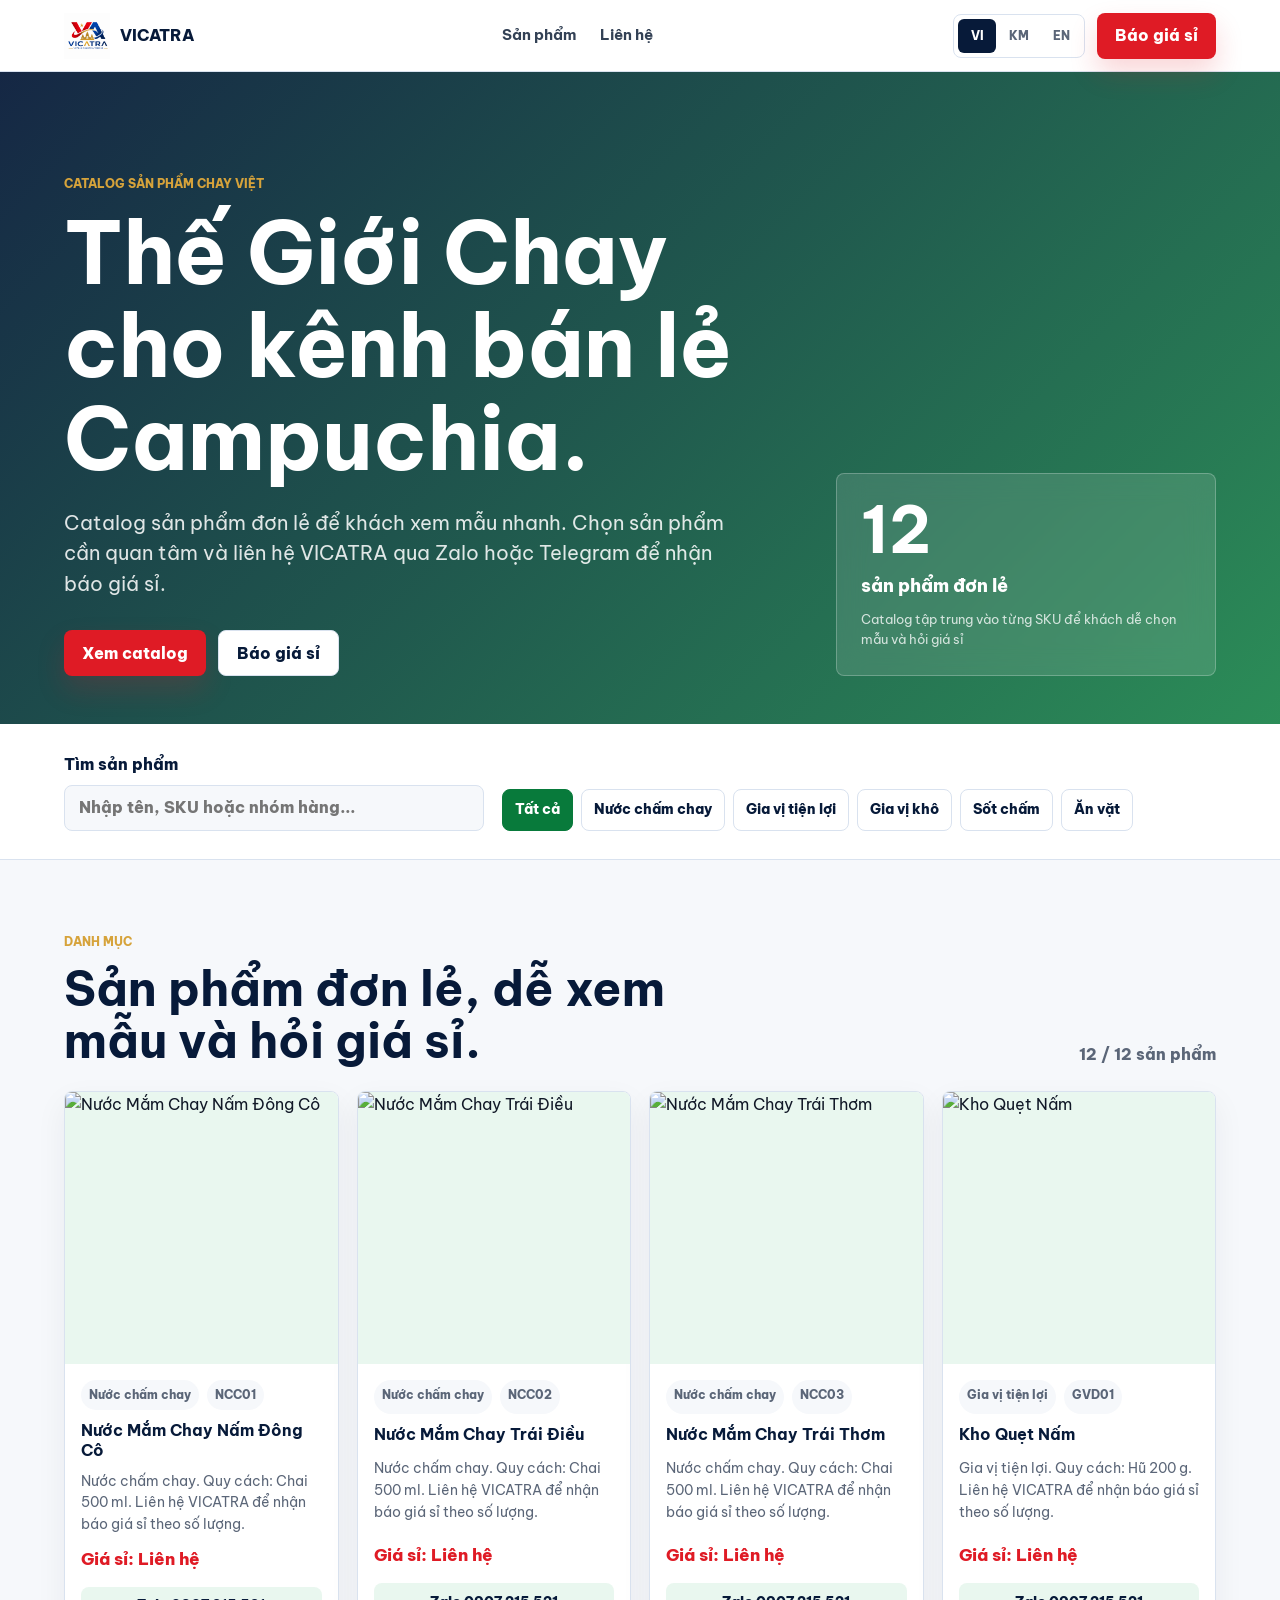
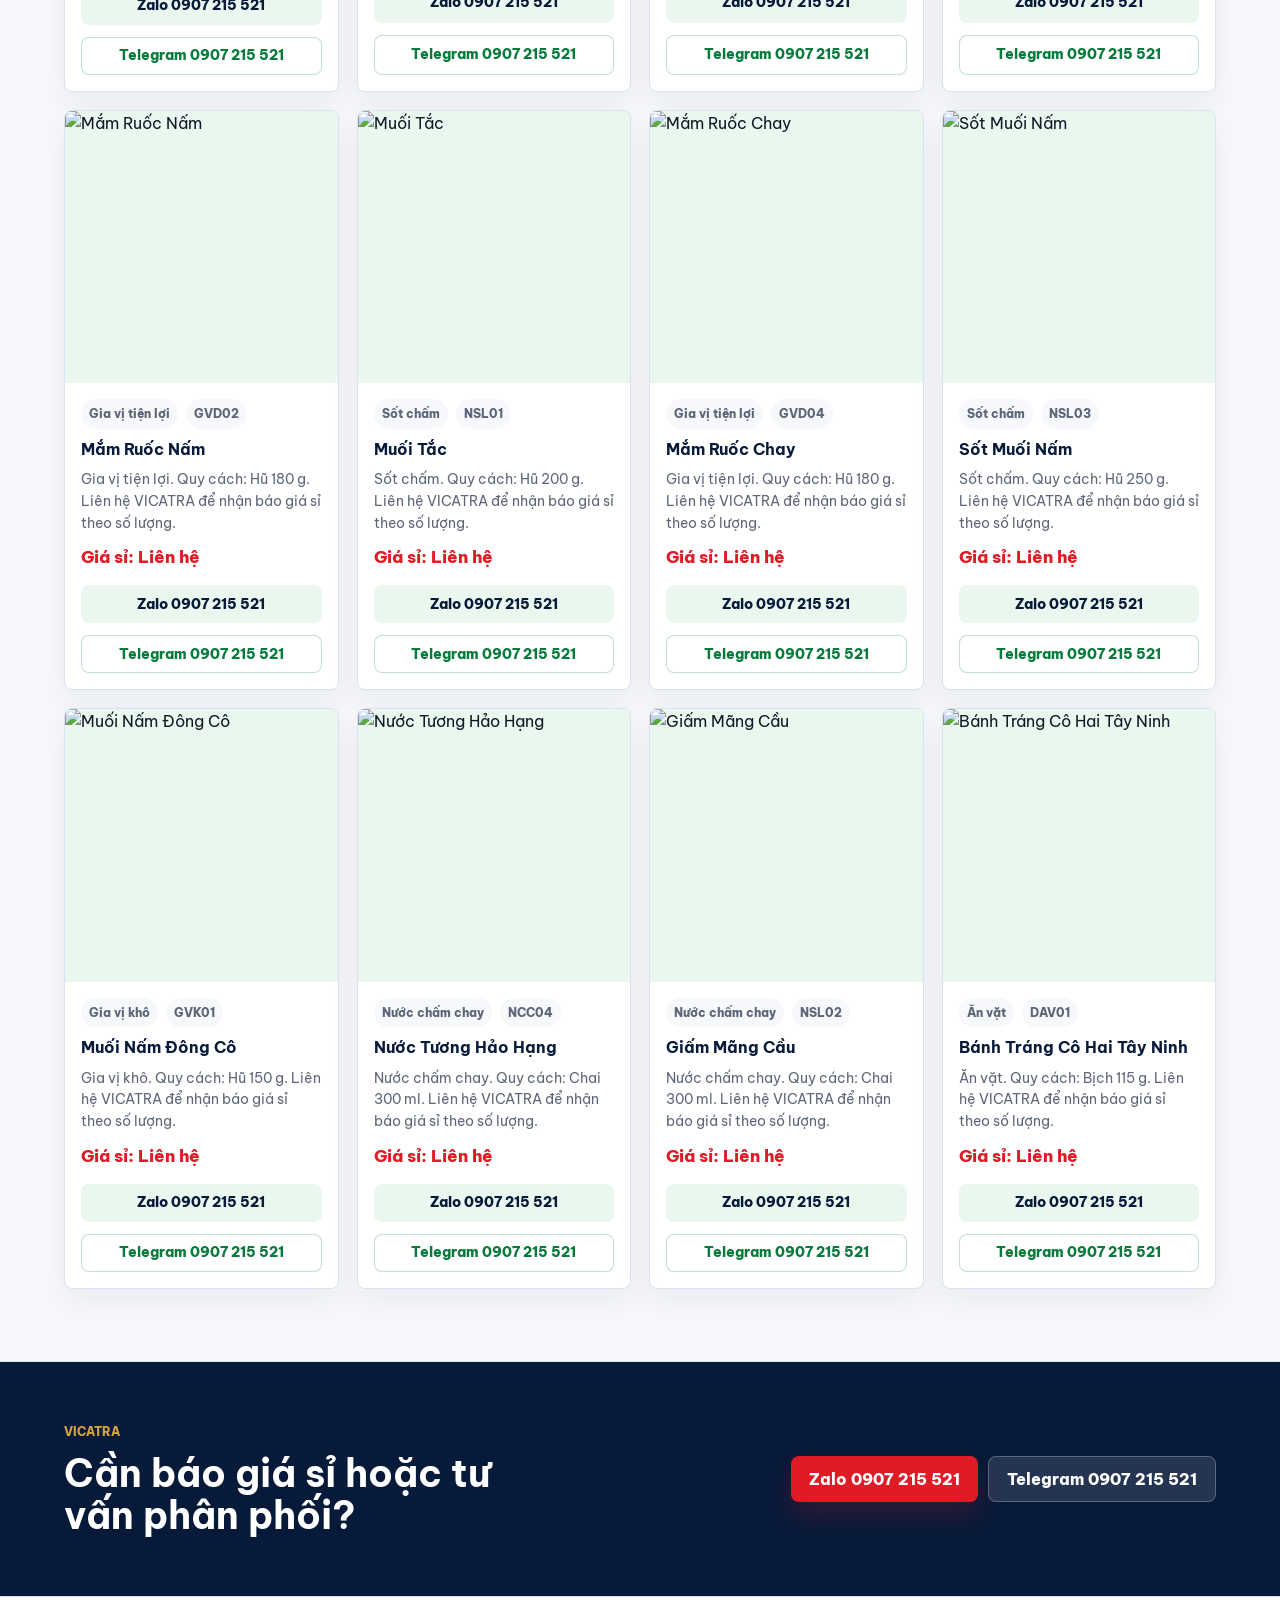
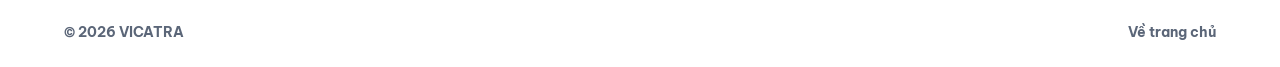
==== the-gioi-chay.html @ 982c5ec2 "Add The Gioi Chay catalog page" ====
<!doctype html>
<html lang="vi">
  <head>
    <meta charset="utf-8" />
    <meta name="viewport" content="width=device-width, initial-scale=1" />
    <title>Thế Giới Chay x VICATRA | Catalog sản phẩm chay Việt</title>
    <meta
      name="description"
      content="Catalog sản phẩm Thế Giới Chay được VICATRA tổng hợp từ hai trang sản phẩm công khai, phục vụ xúc tiến thương mại và kết nối kênh bán lẻ."
    />
    <meta name="robots" content="index, follow" />
    <meta property="og:type" content="website" />
    <meta property="og:url" content="https://vicatra.com/the-gioi-chay" />
    <meta property="og:site_name" content="VICATRA" />
    <meta property="og:title" content="Thế Giới Chay x VICATRA | Catalog sản phẩm chay Việt" />
    <meta
      property="og:description"
      content="Catalog sản phẩm đơn lẻ từ Thế Giới Chay, phục vụ khách xem mẫu và liên hệ VICATRA để báo giá sỉ."
    />
    <meta property="og:image" content="https://vicatra.com/assets/og-vicatra.jpg" />
    <link rel="icon" type="image/png" sizes="32x32" href="assets/favicon-32.png" />
    <link rel="apple-touch-icon" sizes="180x180" href="assets/apple-touch-icon.png" />
    <link rel="preconnect" href="https://fonts.googleapis.com" />
    <link rel="preconnect" href="https://fonts.gstatic.com" crossorigin />
    <link
      href="https://fonts.googleapis.com/css2?family=Be+Vietnam+Pro:wght@400;500;600;700;800&family=Noto+Sans+Khmer:wght@400;500;600;700;800&display=swap"
      rel="stylesheet"
    />
    <link rel="stylesheet" href="the-gioi-chay.css" />
    <script type="application/ld+json">
      {
        "@context": "https://schema.org",
        "@type": "CollectionPage",
        "name": "Thế Giới Chay x VICATRA",
        "url": "https://vicatra.com/the-gioi-chay",
        "description": "Catalog sản phẩm chay Việt do VICATRA tổng hợp để phục vụ xúc tiến thương mại."
      }
    </script>
  </head>
  <body>
    <header class="site-header">
      <a class="brand" href="/" aria-label="VICATRA">
        <img src="assets/logo-vicatra.png" alt="VICATRA" />
        <span>VICATRA</span>
      </a>
      <nav class="nav" aria-label="Điều hướng catalog">
        <a href="#products" data-i18n="navProducts">Sản phẩm</a>
        <a href="#contact" data-i18n="navContact">Liên hệ</a>
      </nav>
      <div class="header-actions">
        <div class="lang-switch" aria-label="Language switcher">
          <button class="active" type="button" data-lang="vi">VI</button>
          <button type="button" data-lang="km">KM</button>
          <button type="button" data-lang="en">EN</button>
        </div>
        <a class="button primary" href="https://zalo.me/0907215521" data-i18n="quoteCta">Báo giá sỉ</a>
      </div>
    </header>

    <main>
      <section class="hero">
        <div class="hero-copy">
          <p class="eyebrow" data-i18n="heroEyebrow">Catalog sản phẩm chay Việt</p>
          <h1 data-i18n="heroTitle">Thế Giới Chay cho kênh bán lẻ Campuchia.</h1>
          <p class="lead" data-i18n="heroLead">
            Catalog sản phẩm đơn lẻ để khách xem mẫu nhanh. Chọn sản phẩm cần quan tâm và liên hệ VICATRA
            qua Zalo hoặc Telegram để nhận báo giá sỉ.
          </p>
          <div class="hero-actions">
            <a class="button primary" href="#products" data-i18n="viewCatalog">Xem catalog</a>
            <a class="button secondary" href="https://zalo.me/0907215521" data-i18n="quoteCta">Báo giá sỉ</a>
          </div>
        </div>
        <div class="hero-panel">
          <strong id="productCount">12</strong>
          <span data-i18n="singleProducts">sản phẩm đơn lẻ</span>
          <small data-i18n="heroNote">Catalog tập trung vào từng SKU để khách dễ chọn mẫu và hỏi giá sỉ</small>
        </div>
      </section>

      <section class="toolbar" aria-label="Bộ lọc sản phẩm">
        <label class="search-box">
          <span data-i18n="searchLabel">Tìm sản phẩm</span>
          <input id="searchInput" type="search" placeholder="Nhập tên, SKU hoặc nhóm hàng..." />
        </label>
        <div class="filter-tabs" id="categoryTabs" aria-label="Nhóm sản phẩm"></div>
      </section>

      <section class="catalog" id="products" aria-live="polite">
        <div class="catalog-heading">
          <div>
            <p class="eyebrow" data-i18n="catalogEyebrow">Danh mục</p>
            <h2 data-i18n="catalogTitle">Sản phẩm đơn lẻ, dễ xem mẫu và hỏi giá sỉ.</h2>
          </div>
          <p id="resultCount"></p>
        </div>
        <div class="product-grid" id="productGrid"></div>
      </section>

      <section class="contact-band" id="contact">
        <div>
          <p class="eyebrow">VICATRA</p>
          <h2 data-i18n="contactTitle">Cần báo giá sỉ hoặc tư vấn phân phối?</h2>
        </div>
        <div class="contact-actions">
          <a class="button primary" href="https://zalo.me/0907215521" data-i18n="zaloQuote">Zalo 0907 215 521</a>
          <a class="button secondary dark" href="https://t.me/0907215521" data-i18n="telegramQuote">Telegram 0907 215 521</a>
        </div>
      </section>
    </main>

    <footer class="footer">
      <span>© 2026 VICATRA</span>
      <a href="/">Về trang chủ</a>
    </footer>

    <script src="the-gioi-chay.js"></script>
  </body>
</html>
---- the-gioi-chay.css ----
:root {
  --navy: #071a39;
  --blue: #0b4ea2;
  --red: #df1b25;
  --green: #087a3b;
  --mint: #e9f7ef;
  --gold: #d6a33b;
  --ink: #111827;
  --muted: #5b6678;
  --line: #d9e2ef;
  --paper: #f6f8fb;
  --white: #fff;
  --radius: 8px;
  --shadow: 0 18px 48px rgba(7, 26, 57, 0.12);
}

* {
  box-sizing: border-box;
}

html {
  scroll-behavior: smooth;
}

body {
  margin: 0;
  color: var(--ink);
  background: var(--paper);
  font-family: "Be Vietnam Pro", "Noto Sans Khmer", Arial, sans-serif;
  line-height: 1.55;
}

img {
  display: block;
  max-width: 100%;
}

a {
  color: inherit;
  text-decoration: none;
}

button,
input {
  font: inherit;
}

.site-header {
  position: sticky;
  top: 0;
  z-index: 10;
  display: flex;
  align-items: center;
  justify-content: space-between;
  gap: 24px;
  min-height: 72px;
  padding: 12px clamp(18px, 5vw, 72px);
  background: rgba(255, 255, 255, 0.94);
  border-bottom: 1px solid var(--line);
  backdrop-filter: blur(16px);
}

.brand {
  display: inline-flex;
  align-items: center;
  gap: 10px;
  min-width: 138px;
  color: var(--navy);
  font-weight: 800;
}

.brand img {
  width: 46px;
  height: 46px;
  object-fit: contain;
}

.nav {
  display: flex;
  align-items: center;
  gap: 24px;
  color: #334155;
  font-size: 0.92rem;
  font-weight: 700;
}

.nav a:hover {
  color: var(--red);
}

.header-actions {
  display: flex;
  align-items: center;
  gap: 12px;
}

.lang-switch {
  display: flex;
  gap: 4px;
  padding: 4px;
  border: 1px solid var(--line);
  border-radius: var(--radius);
  background: var(--white);
}

.lang-switch button {
  min-width: 38px;
  min-height: 34px;
  border: 0;
  border-radius: 6px;
  color: var(--muted);
  background: transparent;
  font-size: 0.78rem;
  font-weight: 800;
  cursor: pointer;
}

.lang-switch button.active {
  color: var(--white);
  background: var(--navy);
}

.button {
  display: inline-flex;
  min-height: 46px;
  align-items: center;
  justify-content: center;
  border: 0;
  border-radius: var(--radius);
  padding: 0 18px;
  font-weight: 800;
  text-align: center;
  transition:
    transform 180ms ease,
    box-shadow 180ms ease,
    background 180ms ease;
}

.button:hover {
  transform: translateY(-2px);
}

.primary {
  color: var(--white);
  background: var(--red);
  box-shadow: 0 14px 28px rgba(223, 27, 37, 0.18);
}

.secondary {
  color: var(--navy);
  background: var(--white);
  border: 1px solid var(--line);
}

.hero {
  display: grid;
  grid-template-columns: minmax(0, 1fr) minmax(260px, 380px);
  gap: clamp(28px, 5vw, 64px);
  align-items: end;
  padding: clamp(56px, 8vw, 108px) clamp(18px, 5vw, 72px) 48px;
  color: var(--white);
  background:
    linear-gradient(135deg, rgba(7, 26, 57, 0.94), rgba(8, 122, 59, 0.85)),
    url("https://d24rsy7fvs79n4.cloudfront.net/thegioichay.com.vn/20260512082759_6103_1778549279.2921.webp")
      center/cover;
}

.hero-copy {
  max-width: 760px;
}

.eyebrow {
  margin: 0 0 12px;
  color: var(--gold);
  font-size: 0.78rem;
  font-weight: 800;
  letter-spacing: 0;
  text-transform: uppercase;
}

.hero h1,
.catalog h2,
.contact-band h2 {
  margin: 0;
  color: inherit;
  line-height: 1.08;
  letter-spacing: 0;
}

.hero h1 {
  max-width: 820px;
  font-size: clamp(2.6rem, 7vw, 5.4rem);
}

.lead {
  max-width: 660px;
  margin: 22px 0 0;
  color: rgba(255, 255, 255, 0.86);
  font-size: clamp(1rem, 2vw, 1.24rem);
}

.hero-actions {
  display: flex;
  flex-wrap: wrap;
  gap: 12px;
  margin-top: 30px;
}

.hero-panel {
  display: grid;
  gap: 10px;
  padding: 24px;
  border: 1px solid rgba(255, 255, 255, 0.24);
  border-radius: var(--radius);
  background: rgba(255, 255, 255, 0.12);
  backdrop-filter: blur(14px);
}

.hero-panel strong {
  font-size: 4rem;
  line-height: 1;
}

.hero-panel span {
  font-size: 1.1rem;
  font-weight: 800;
}

.hero-panel small {
  color: rgba(255, 255, 255, 0.78);
}

.toolbar {
  display: grid;
  grid-template-columns: minmax(240px, 420px) 1fr;
  gap: 18px;
  align-items: end;
  padding: 28px clamp(18px, 5vw, 72px);
  background: var(--white);
  border-bottom: 1px solid var(--line);
}

.search-box {
  display: grid;
  gap: 8px;
  color: var(--navy);
  font-weight: 800;
}

.search-box input {
  min-height: 46px;
  width: 100%;
  border: 1px solid var(--line);
  border-radius: var(--radius);
  padding: 0 14px;
  color: var(--ink);
  background: var(--paper);
  outline: none;
}

.search-box input:focus {
  border-color: var(--blue);
  box-shadow: 0 0 0 4px rgba(11, 78, 162, 0.1);
}

.filter-tabs {
  display: flex;
  flex-wrap: wrap;
  gap: 8px;
}

.filter-tabs button {
  min-height: 42px;
  border: 1px solid var(--line);
  border-radius: var(--radius);
  padding: 0 12px;
  color: var(--navy);
  background: var(--white);
  font-size: 0.88rem;
  font-weight: 800;
  cursor: pointer;
}

.filter-tabs button.active {
  color: var(--white);
  border-color: var(--green);
  background: var(--green);
}

.catalog {
  padding: clamp(44px, 6vw, 72px) clamp(18px, 5vw, 72px);
}

.catalog-heading {
  display: flex;
  justify-content: space-between;
  gap: 24px;
  align-items: end;
  margin-bottom: 24px;
}

.catalog-heading h2 {
  max-width: 680px;
  color: var(--navy);
  font-size: clamp(1.8rem, 4vw, 3rem);
}

#resultCount {
  margin: 0;
  color: var(--muted);
  font-weight: 800;
}

.product-grid {
  display: grid;
  grid-template-columns: repeat(4, minmax(0, 1fr));
  gap: 18px;
}

.product-card {
  display: grid;
  grid-template-rows: auto 1fr;
  overflow: hidden;
  min-height: 100%;
  border: 1px solid var(--line);
  border-radius: var(--radius);
  background: var(--white);
  box-shadow: 0 12px 32px rgba(7, 26, 57, 0.06);
}

.product-media {
  position: relative;
  aspect-ratio: 1 / 1;
  background: var(--mint);
}

.product-media img {
  width: 100%;
  height: 100%;
  object-fit: cover;
}

.product-body {
  display: grid;
  gap: 10px;
  padding: 16px;
}

.product-meta {
  display: flex;
  flex-wrap: wrap;
  gap: 8px;
  color: var(--muted);
  font-size: 0.78rem;
  font-weight: 800;
}

.product-meta span {
  border-radius: 999px;
  padding: 5px 8px;
  background: var(--paper);
}

.product-body h3 {
  margin: 0;
  color: var(--navy);
  font-size: 1rem;
  line-height: 1.28;
}

.product-desc {
  margin: 0;
  min-height: 4.6em;
  color: var(--muted);
  font-size: 0.88rem;
}

.price-row {
  display: flex;
  align-items: baseline;
  flex-wrap: wrap;
  gap: 8px;
  margin-top: auto;
}

.price {
  color: var(--red);
  font-size: 1.08rem;
  font-weight: 800;
}

.source-link {
  display: inline-flex;
  min-height: 38px;
  align-items: center;
  justify-content: center;
  margin-top: 4px;
  border-radius: var(--radius);
  color: var(--navy);
  background: var(--mint);
  font-size: 0.88rem;
  font-weight: 800;
  line-height: 1.2;
  padding: 0 10px;
}

.product-actions {
  display: grid;
  gap: 8px;
}

.secondary-link {
  color: var(--green);
  background: var(--white);
  border: 1px solid rgba(8, 122, 59, 0.24);
}

.source-link:hover {
  color: var(--white);
  background: var(--green);
}

.contact-band {
  display: grid;
  grid-template-columns: minmax(0, 0.8fr) minmax(0, 1.2fr);
  gap: 28px;
  align-items: center;
  padding: clamp(36px, 5vw, 60px) clamp(18px, 5vw, 72px);
  background: var(--white);
  border-top: 1px solid var(--line);
}

.contact-band h2 {
  color: var(--navy);
  font-size: clamp(1.6rem, 3vw, 2.4rem);
}

.contact-band {
  color: var(--white);
  background: var(--navy);
}

.contact-band h2 {
  color: var(--white);
}

.contact-actions {
  display: flex;
  flex-wrap: wrap;
  gap: 10px;
  justify-self: end;
}

.dark {
  color: var(--white);
  background: rgba(255, 255, 255, 0.12);
  border: 1px solid rgba(255, 255, 255, 0.24);
}

.footer {
  display: flex;
  justify-content: space-between;
  gap: 16px;
  padding: 24px clamp(18px, 5vw, 72px);
  color: var(--muted);
  background: var(--white);
  border-top: 1px solid var(--line);
  font-size: 0.9rem;
  font-weight: 700;
}

.empty {
  grid-column: 1 / -1;
  padding: 36px;
  border: 1px dashed var(--line);
  border-radius: var(--radius);
  color: var(--muted);
  background: var(--white);
  text-align: center;
  font-weight: 800;
}

@media (max-width: 1100px) {
  .product-grid {
    grid-template-columns: repeat(3, minmax(0, 1fr));
  }
}

@media (max-width: 860px) {
  .site-header,
  .nav {
    gap: 14px;
  }

  .nav {
    display: none;
  }

  .hero,
  .toolbar,
  .contact-band {
    grid-template-columns: 1fr;
  }

  .product-grid {
    grid-template-columns: repeat(2, minmax(0, 1fr));
  }

  .catalog-heading {
    display: grid;
  }

  .contact-actions {
    justify-self: start;
  }
}

@media (max-width: 560px) {
  .site-header {
    padding-inline: 14px;
  }

  .header-actions {
    gap: 8px;
  }

  .lang-switch {
    padding: 3px;
  }

  .lang-switch button {
    min-width: 32px;
    min-height: 32px;
  }

  .brand {
    min-width: 0;
  }

  .brand span {
    display: none;
  }

  .site-header .button {
    min-height: 40px;
    padding-inline: 12px;
    font-size: 0.84rem;
  }

  .hero h1 {
    font-size: 2.5rem;
  }

  .product-grid {
    grid-template-columns: 1fr;
  }
}
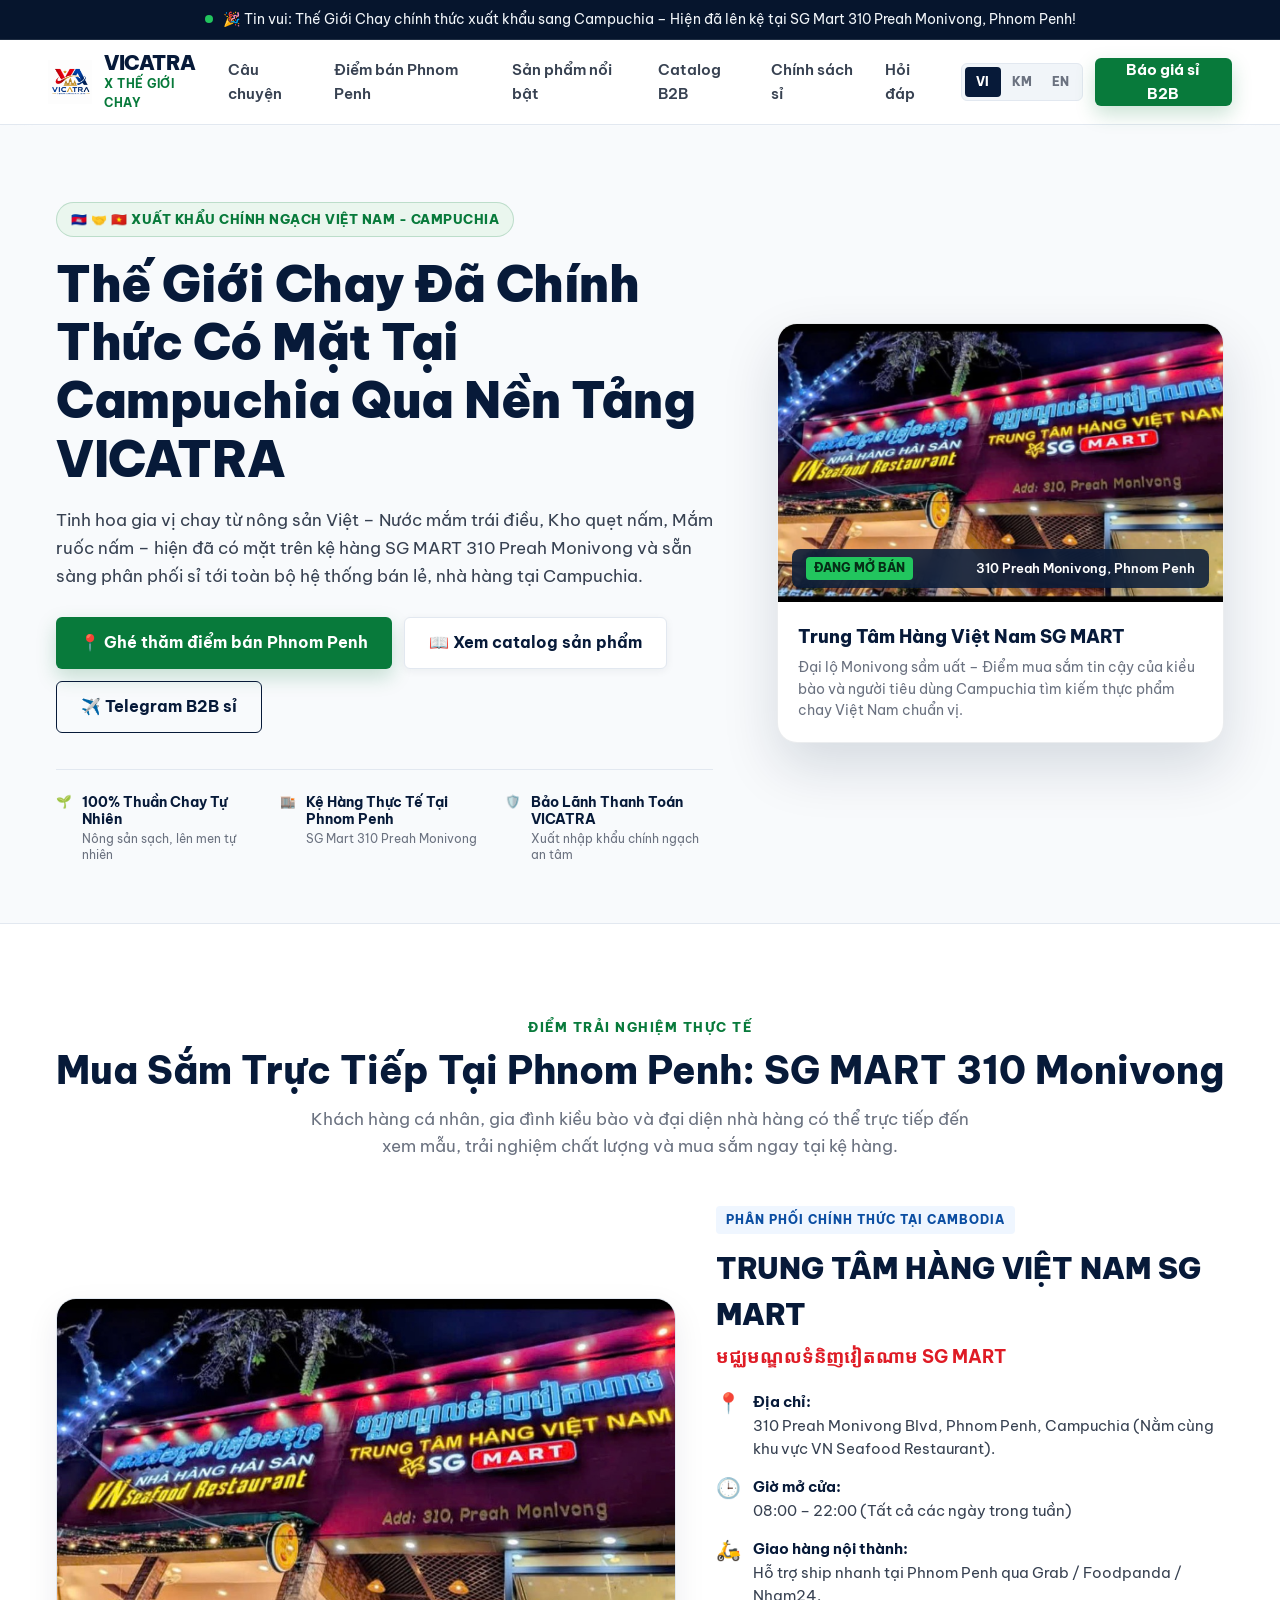
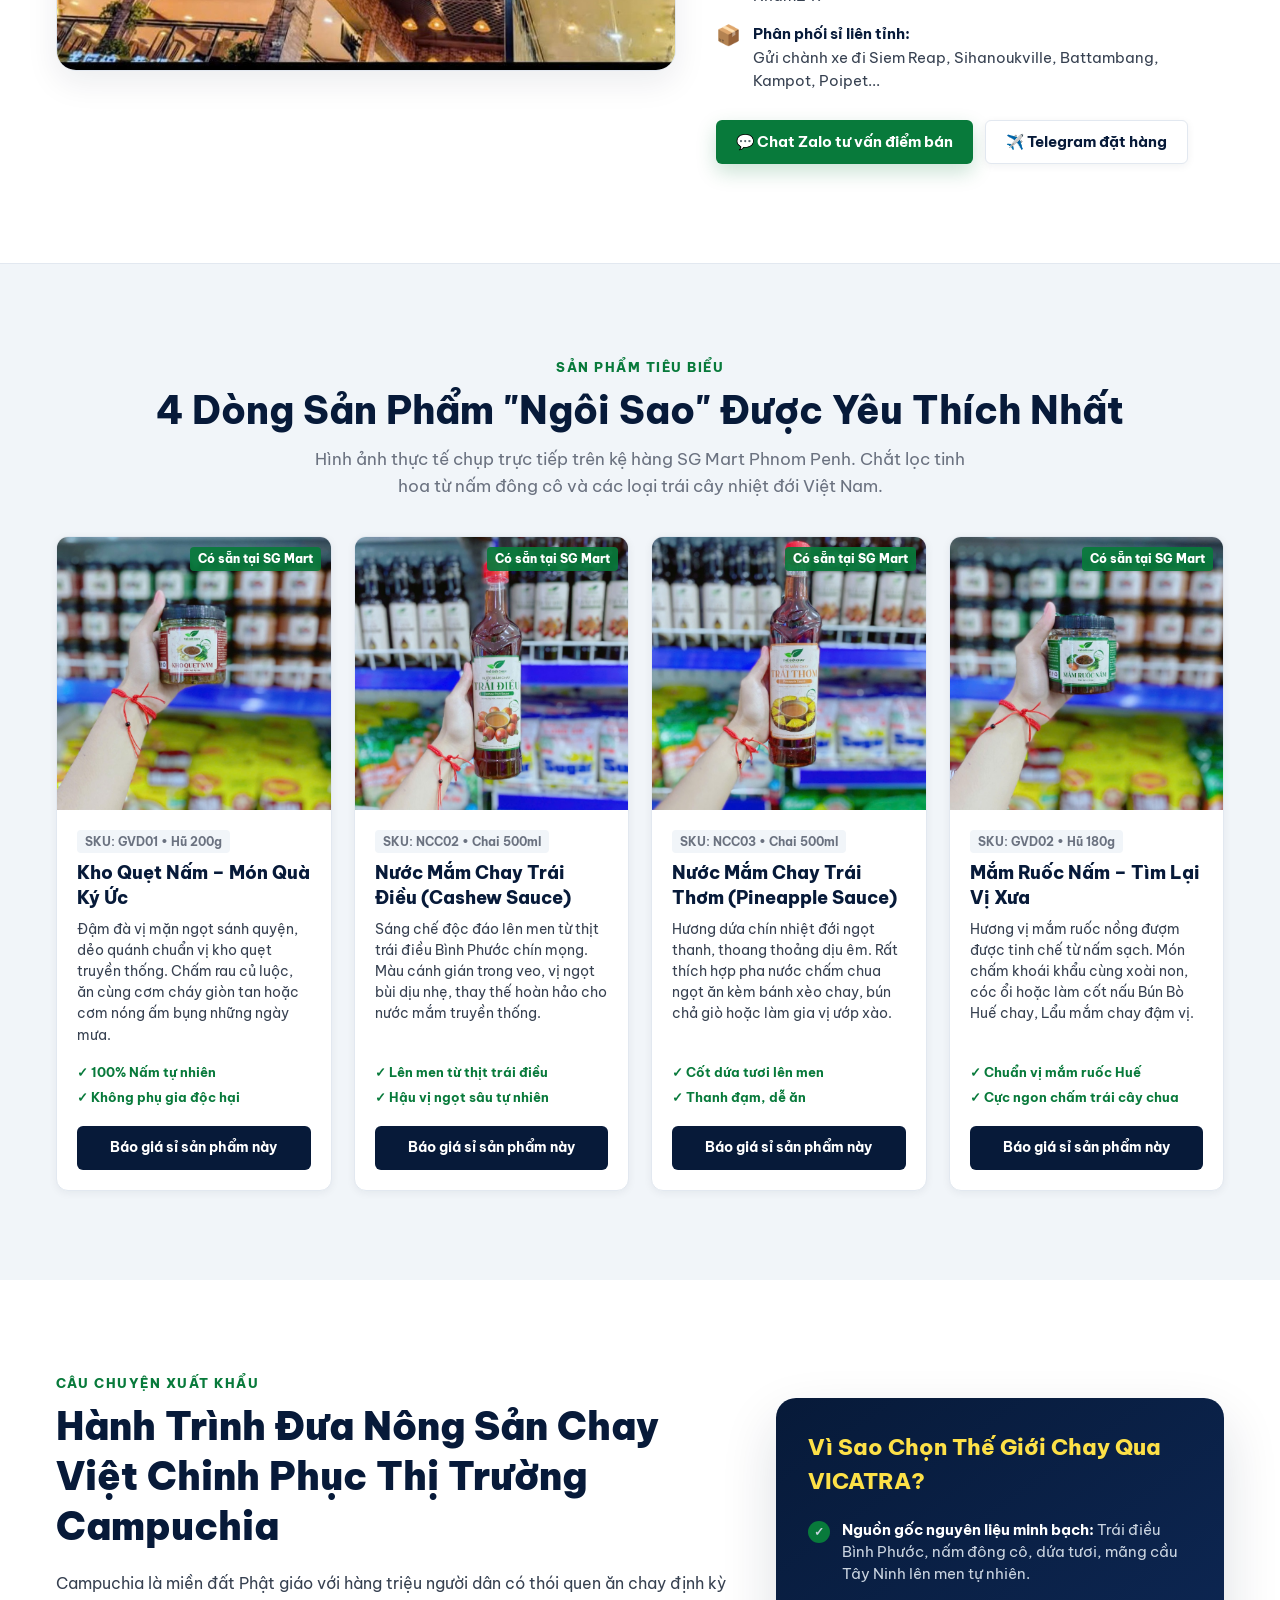
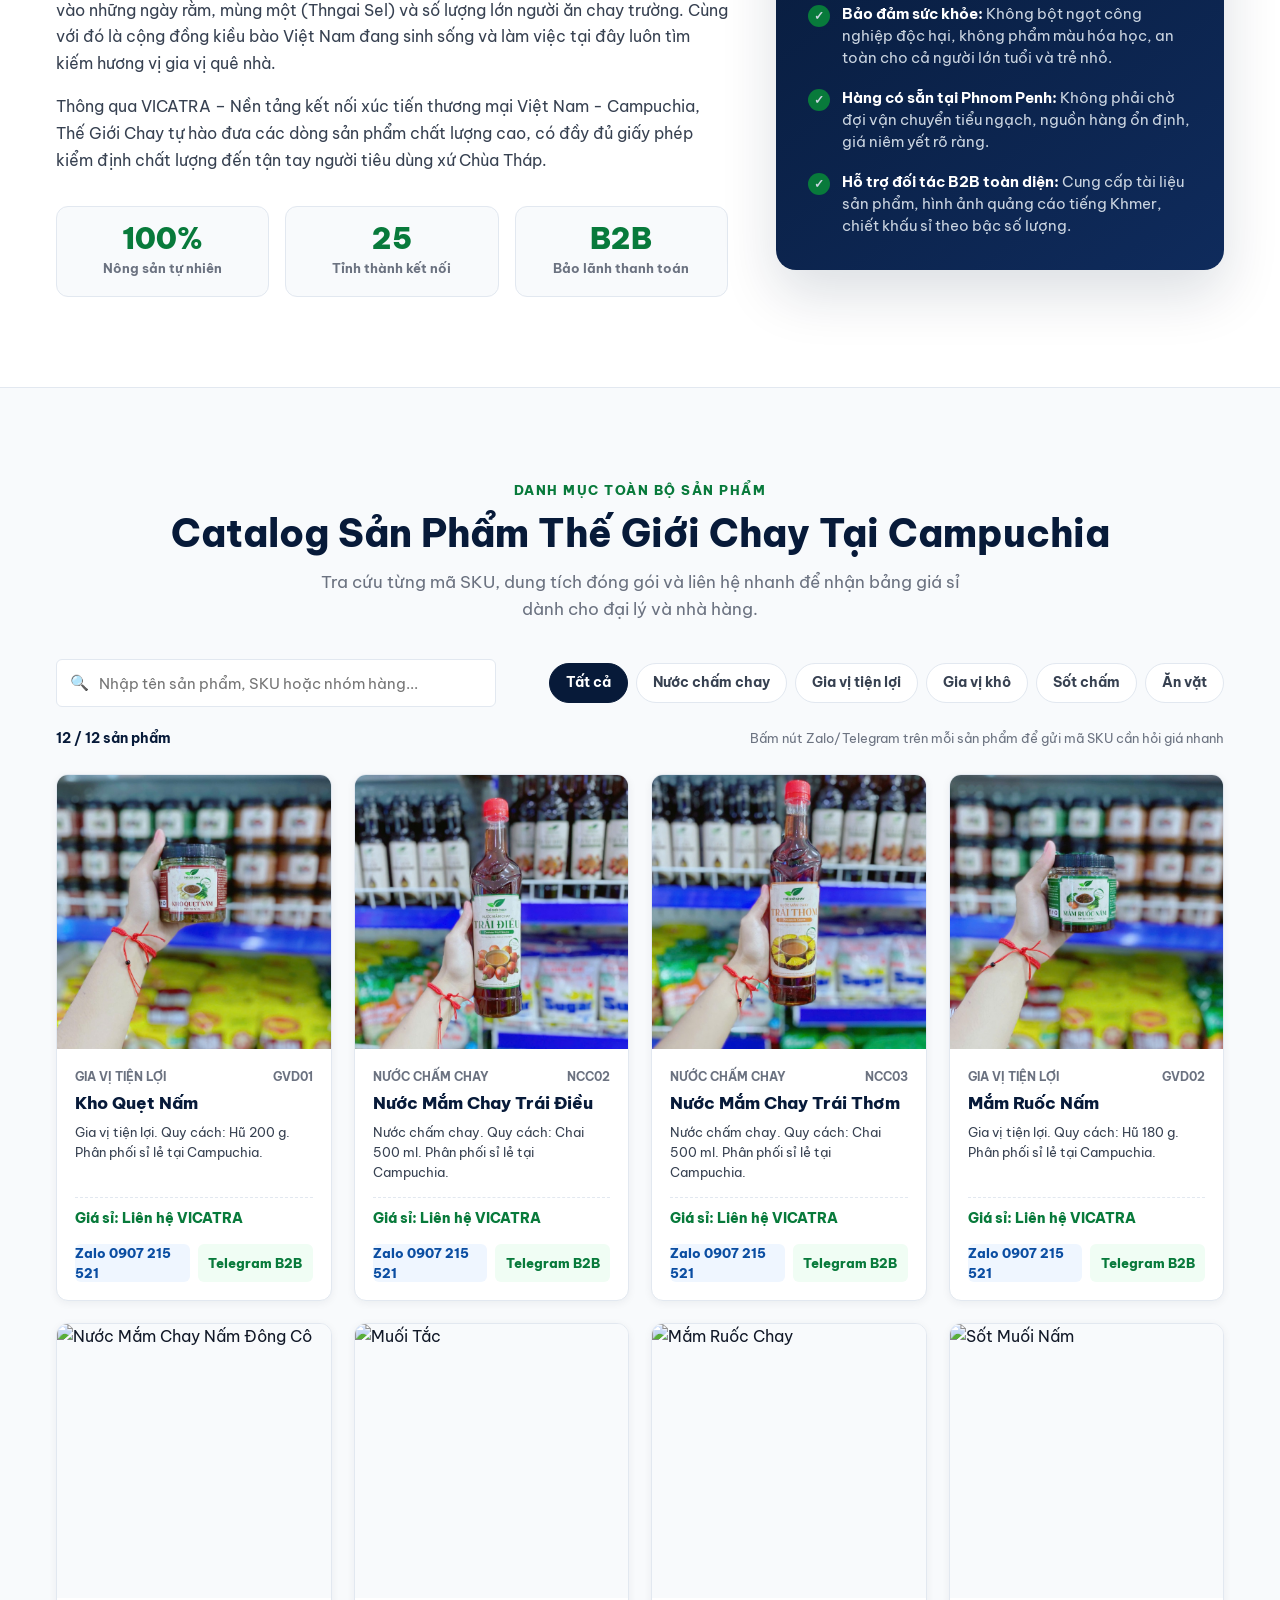
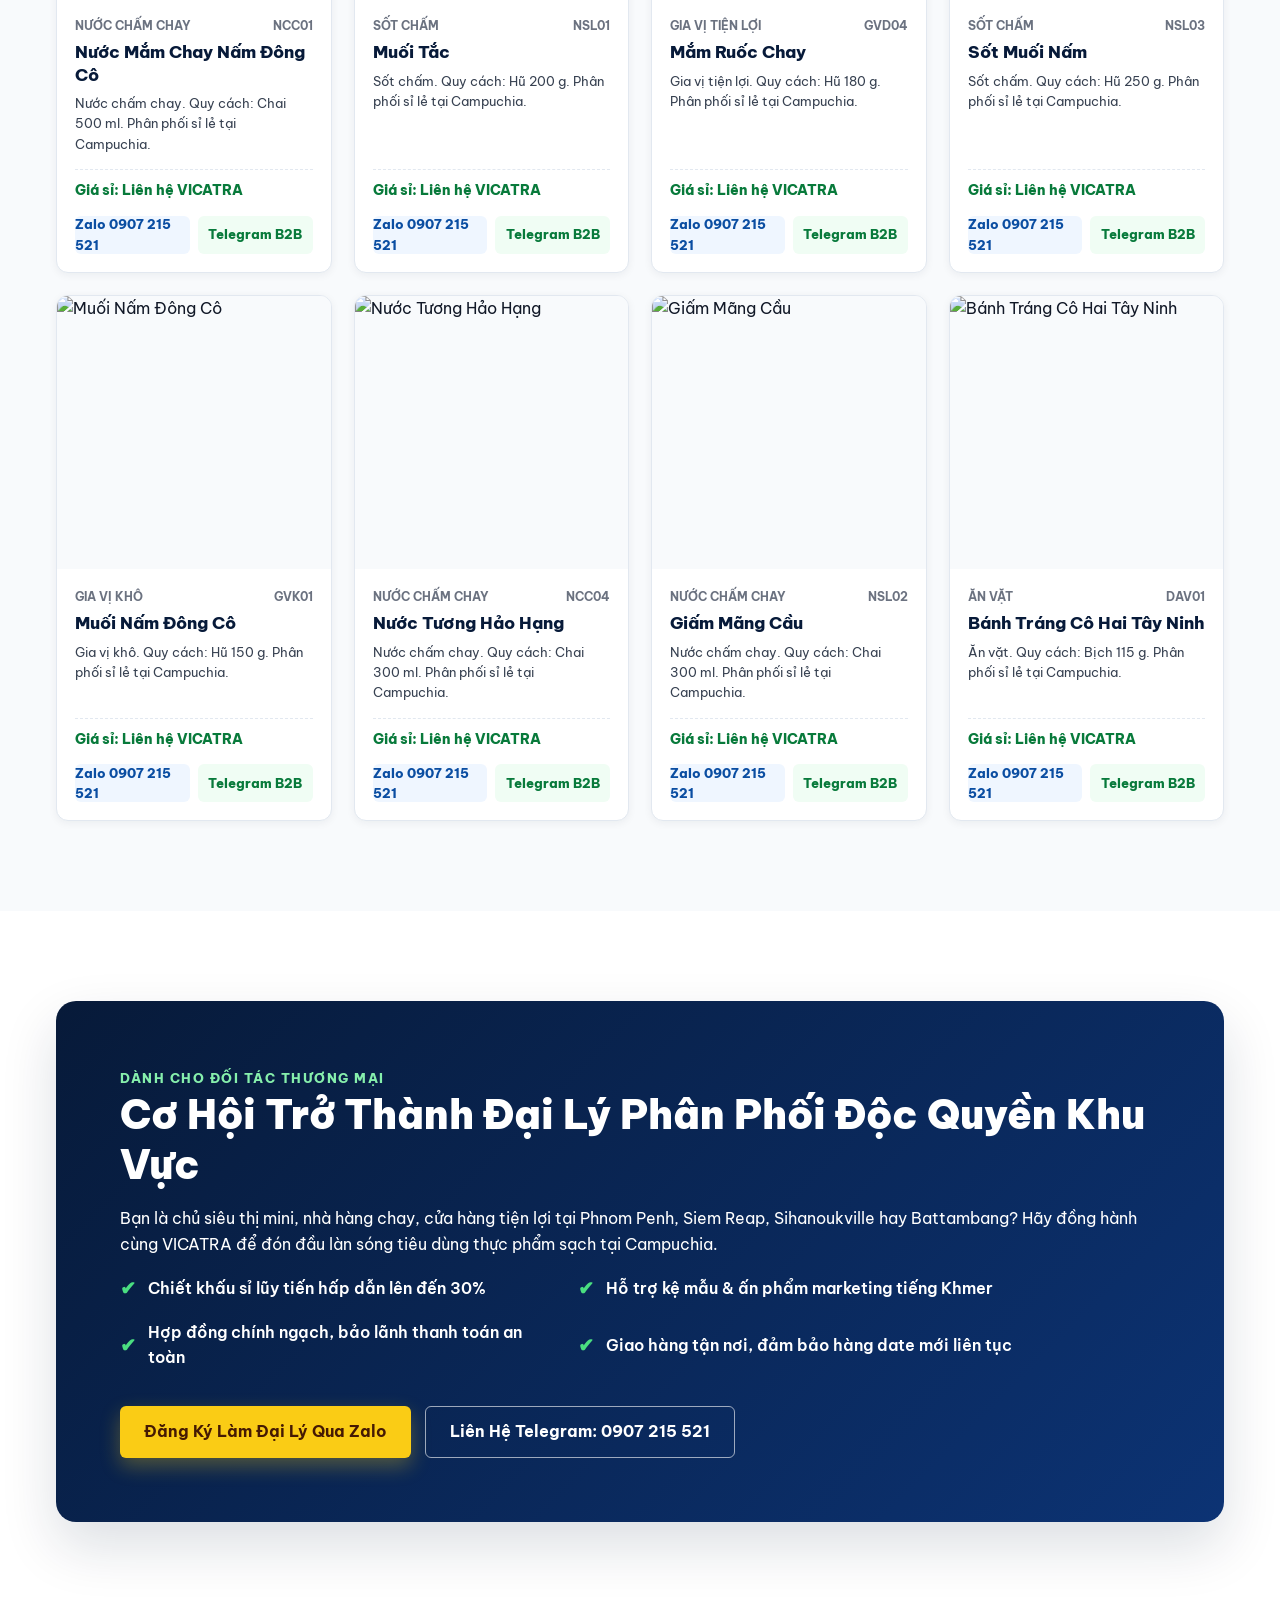
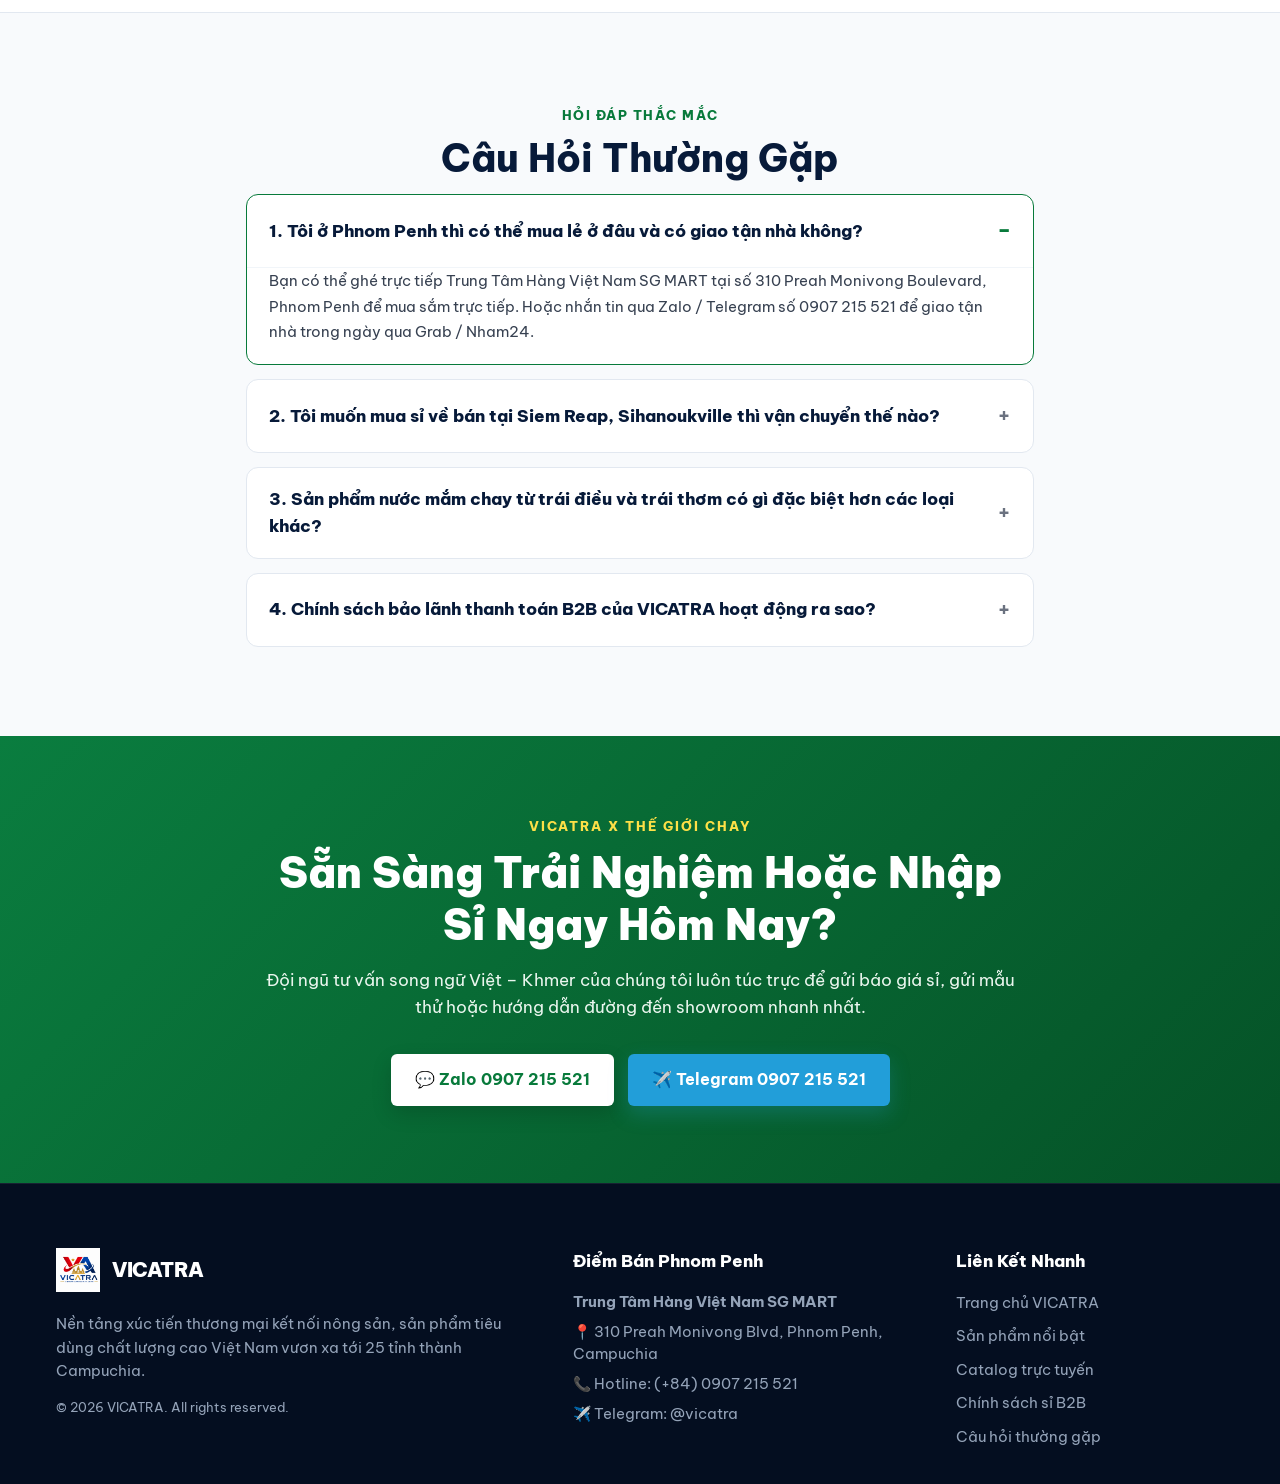
==== commit 971cb99f: "feat(the-gioi-chay): revamp landing page with SG Mart 310 Monivong Phnom Penh store and SEO keywords" ====
--- a/the-gioi-chay.html
+++ b/the-gioi-chay.html
@@ -3,49 +3,130 @@
   <head>
     <meta charset="utf-8" />
     <meta name="viewport" content="width=device-width, initial-scale=1" />
-    <title>Thế Giới Chay x VICATRA | Catalog sản phẩm chay Việt</title>
+    <title>Thế Giới Chay Xuất Khẩu Sang Campuchia Qua VICATRA | Điểm Bán SG Mart 310 Monivong</title>
     <meta
       name="description"
-      content="Catalog sản phẩm Thế Giới Chay được VICATRA tổng hợp từ hai trang sản phẩm công khai, phục vụ xúc tiến thương mại và kết nối kênh bán lẻ."
+      content="Thế Giới Chay chính thức xuất khẩu sang Campuchia thông qua nền tảng VICATRA. Trải nghiệm kho quẹt nấm, nước mắm chay trái điều, mắm ruốc nấm tại SG Mart 310 Preah Monivong, Phnom Penh. Báo giá sỉ B2B toàn Campuchia."
     />
-    <meta name="robots" content="index, follow" />
+    <meta
+      name="keywords"
+      content="Thế Giới Chay xuất khẩu Campuchia, Thế Giới Chay Cambodia, VICATRA, SG Mart 310 Monivong, đồ chay Việt Nam tại Campuchia, kho quẹt nấm, nước mắm chay trái điều, mắm ruốc nấm, អាហារបួស ភ្នំពេញ, vegan phnom penh, vegetarian food cambodia"
+    />
+    <meta name="robots" content="index, follow, max-image-preview:large, max-snippet:-1, max-video-preview:-1" />
+    <link rel="canonical" href="https://vicatra.com/the-gioi-chay" />
+
+    <!-- Open Graph / Facebook -->
     <meta property="og:type" content="website" />
     <meta property="og:url" content="https://vicatra.com/the-gioi-chay" />
-    <meta property="og:site_name" content="VICATRA" />
-    <meta property="og:title" content="Thế Giới Chay x VICATRA | Catalog sản phẩm chay Việt" />
+    <meta property="og:site_name" content="VICATRA - Vietnam Cambodia Trade Platform" />
+    <meta property="og:title" content="Thế Giới Chay Đã Có Mặt Tại Campuchia Qua VICATRA | SG Mart 310 Monivong" />
     <meta
       property="og:description"
-      content="Catalog sản phẩm đơn lẻ từ Thế Giới Chay, phục vụ khách xem mẫu và liên hệ VICATRA để báo giá sỉ."
+      content="Gia vị chay thuần khiết từ nông sản Việt đã cập bến Phnom Penh. Điểm bán lẻ & trải nghiệm tại SG Mart 310 Preah Monivong. Báo giá sỉ nhà hàng & đại lý toàn Campuchia."
     />
-    <meta property="og:image" content="https://vicatra.com/assets/og-vicatra.jpg" />
+    <meta property="og:image" content="https://vicatra.com/assets/the-gioi-chay/sg-mart-310-monivong.jpg" />
+    <meta property="og:locale" content="vi_VN" />
+    <meta property="og:locale:alternate" content="km_KH" />
+    <meta property="og:locale:alternate" content="en_US" />
+
+    <!-- Favicon & Fonts -->
     <link rel="icon" type="image/png" sizes="32x32" href="assets/favicon-32.png" />
     <link rel="apple-touch-icon" sizes="180x180" href="assets/apple-touch-icon.png" />
     <link rel="preconnect" href="https://fonts.googleapis.com" />
     <link rel="preconnect" href="https://fonts.gstatic.com" crossorigin />
     <link
-      href="https://fonts.googleapis.com/css2?family=Be+Vietnam+Pro:wght@400;500;600;700;800&family=Noto+Sans+Khmer:wght@400;500;600;700;800&display=swap"
+      href="https://fonts.googleapis.com/css2?family=Be+Vietnam+Pro:wght@400;500;600;700;800;900&family=Noto+Sans+Khmer:wght@400;500;600;700;800;900&display=swap"
       rel="stylesheet"
     />
     <link rel="stylesheet" href="the-gioi-chay.css" />
+
+    <!-- JSON-LD Structured Data for Local SEO & Rich Snippets -->
     <script type="application/ld+json">
       {
         "@context": "https://schema.org",
-        "@type": "CollectionPage",
-        "name": "Thế Giới Chay x VICATRA",
-        "url": "https://vicatra.com/the-gioi-chay",
-        "description": "Catalog sản phẩm chay Việt do VICATRA tổng hợp để phục vụ xúc tiến thương mại."
+        "@graph": [
+          {
+            "@type": "WebSite",
+            "@id": "https://vicatra.com/#website",
+            "url": "https://vicatra.com/",
+            "name": "VICATRA Trade Platform"
+          },
+          {
+            "@type": "Store",
+            "@id": "https://vicatra.com/the-gioi-chay#sg-mart",
+            "name": "Trung Tâm Hàng Việt Nam SG MART (មជ្ឈមណ្ឌលទំនិញវៀតណាម SG MART)",
+            "description": "Điểm trưng bày và phân phối chính thức các sản phẩm Thế Giới Chay xuất khẩu tại thủ đô Phnom Penh, Campuchia.",
+            "image": "https://vicatra.com/assets/the-gioi-chay/sg-mart-310-monivong.jpg",
+            "address": {
+              "@type": "PostalAddress",
+              "streetAddress": "310 Preah Monivong Blvd",
+              "addressLocality": "Phnom Penh",
+              "addressCountry": "KH"
+            },
+            "telephone": "+84-907-215-521",
+            "url": "https://vicatra.com/the-gioi-chay",
+            "priceRange": "$$"
+          },
+          {
+            "@type": "FAQPage",
+            "mainEntity": [
+              {
+                "@type": "Question",
+                "name": "Mua sản phẩm Thế Giới Chay ở đâu tại Campuchia?",
+                "acceptedAnswer": {
+                  "@type": "Answer",
+                  "text": "Bạn có thể ghé trực tiếp Trung Tâm Hàng Việt Nam SG MART tại số 310 Preah Monivong Boulevard, thủ đô Phnom Penh hoặc đặt giao hàng toàn Campuchia qua nền tảng VICATRA."
+                }
+              },
+              {
+                "@type": "Question",
+                "name": "Nhà hàng, siêu thị mini tại Campuchia muốn nhập sỉ Thế Giới Chay thì làm thế nào?",
+                "acceptedAnswer": {
+                  "@type": "Answer",
+                  "text": "Quý đối tác liên hệ trực tiếp với VICATRA qua Hotline/Zalo/Telegram (+84) 0907 215 521 để nhận catalog chi tiết và bảng báo giá sỉ xuất khẩu chính ngạch."
+                }
+              },
+              {
+                "@type": "Question",
+                "name": "Sản phẩm Thế Giới Chay gồm những món gì?",
+                "acceptedAnswer": {
+                  "@type": "Answer",
+                  "text": "Các mặt hàng nổi bật gồm: Kho quẹt nấm, Nước mắm chay trái điều, Nước mắm chay trái thơm, Mắm ruốc nấm, Nước tương hảo hạng, Giấm mãng cầu, Muối nấm đông cô và Bánh tráng Cô Hai Tây Ninh."
+                }
+              }
+            ]
+          }
+        ]
       }
     </script>
   </head>
   <body>
+    <!-- Top Announcement Bar -->
+    <div class="announcement-bar">
+      <div class="announcement-inner">
+        <span class="pulse-dot"></span>
+        <span data-i18n="announcementText">
+          🎉 <strong>Tin vui:</strong> Thế Giới Chay chính thức xuất khẩu sang Campuchia – Hiện đã lên kệ tại SG Mart 310 Preah Monivong, Phnom Penh!
+        </span>
+      </div>
+    </div>
+
+    <!-- Header -->
     <header class="site-header">
       <a class="brand" href="/" aria-label="VICATRA">
         <img src="assets/logo-vicatra.png" alt="VICATRA" />
-        <span>VICATRA</span>
+        <div class="brand-text">
+          <span class="brand-name">VICATRA</span>
+          <span class="brand-sub">x Thế Giới Chay</span>
+        </div>
       </a>
-      <nav class="nav" aria-label="Điều hướng catalog">
-        <a href="#products" data-i18n="navProducts">Sản phẩm</a>
-        <a href="#contact" data-i18n="navContact">Liên hệ</a>
+      <nav class="nav" aria-label="Điều hướng landing page">
+        <a href="#about" data-i18n="navStory">Câu chuyện</a>
+        <a href="#store" data-i18n="navStore">Điểm bán Phnom Penh</a>
+        <a href="#featured" data-i18n="navFeatured">Sản phẩm nổi bật</a>
+        <a href="#products" data-i18n="navCatalog">Catalog B2B</a>
+        <a href="#b2b-benefits" data-i18n="navWholesale">Chính sách sỉ</a>
+        <a href="#faq" data-i18n="navFaq">Hỏi đáp</a>
       </nav>
       <div class="header-actions">
         <div class="lang-switch" aria-label="Language switcher">
@@ -53,66 +134,517 @@
           <button type="button" data-lang="km">KM</button>
           <button type="button" data-lang="en">EN</button>
         </div>
-        <a class="button primary" href="https://zalo.me/0907215521" data-i18n="quoteCta">Báo giá sỉ</a>
+        <a class="button primary header-cta" href="https://zalo.me/0907215521" target="_blank" rel="noopener" data-i18n="quoteCta">Báo giá sỉ B2B</a>
       </div>
     </header>
 
     <main>
-      <section class="hero">
-        <div class="hero-copy">
-          <p class="eyebrow" data-i18n="heroEyebrow">Catalog sản phẩm chay Việt</p>
-          <h1 data-i18n="heroTitle">Thế Giới Chay cho kênh bán lẻ Campuchia.</h1>
-          <p class="lead" data-i18n="heroLead">
-            Catalog sản phẩm đơn lẻ để khách xem mẫu nhanh. Chọn sản phẩm cần quan tâm và liên hệ VICATRA
-            qua Zalo hoặc Telegram để nhận báo giá sỉ.
+      <!-- HERO LANDING SECTION -->
+      <section class="hero-landing">
+        <div class="hero-content">
+          <div class="badge-export" data-i18n="heroBadge">
+            🇰🇭 🤝 🇻🇳 XUẤT KHẨU CHÍNH NGẠCH VIỆT NAM - CAMPUCHIA
+          </div>
+          <h1 data-i18n="heroMainTitle">
+            Thế Giới Chay Đã Chính Thức Có Mặt Tại Campuchia Qua Nền Tảng VICATRA
+          </h1>
+          <p class="hero-lead" data-i18n="heroSubText">
+            Tinh hoa gia vị chay từ nông sản Việt – Nước mắm trái điều, Kho quẹt nấm, Mắm ruốc nấm – hiện đã có mặt trên kệ hàng <strong>SG MART 310 Preah Monivong</strong> và sẵn sàng phân phối sỉ tới toàn bộ hệ thống bán lẻ, nhà hàng tại Campuchia.
           </p>
-          <div class="hero-actions">
-            <a class="button primary" href="#products" data-i18n="viewCatalog">Xem catalog</a>
-            <a class="button secondary" href="https://zalo.me/0907215521" data-i18n="quoteCta">Báo giá sỉ</a>
-          </div>
-        </div>
-        <div class="hero-panel">
-          <strong id="productCount">12</strong>
-          <span data-i18n="singleProducts">sản phẩm đơn lẻ</span>
-          <small data-i18n="heroNote">Catalog tập trung vào từng SKU để khách dễ chọn mẫu và hỏi giá sỉ</small>
-        </div>
-      </section>
-
-      <section class="toolbar" aria-label="Bộ lọc sản phẩm">
-        <label class="search-box">
-          <span data-i18n="searchLabel">Tìm sản phẩm</span>
-          <input id="searchInput" type="search" placeholder="Nhập tên, SKU hoặc nhóm hàng..." />
-        </label>
-        <div class="filter-tabs" id="categoryTabs" aria-label="Nhóm sản phẩm"></div>
-      </section>
-
-      <section class="catalog" id="products" aria-live="polite">
-        <div class="catalog-heading">
-          <div>
-            <p class="eyebrow" data-i18n="catalogEyebrow">Danh mục</p>
-            <h2 data-i18n="catalogTitle">Sản phẩm đơn lẻ, dễ xem mẫu và hỏi giá sỉ.</h2>
-          </div>
-          <p id="resultCount"></p>
-        </div>
-        <div class="product-grid" id="productGrid"></div>
-      </section>
-
+
+          <div class="hero-cta-group">
+            <a class="button primary lg" href="#store" data-i18n="heroCtaStore">
+              📍 Ghé thăm điểm bán Phnom Penh
+            </a>
+            <a class="button secondary lg" href="#products" data-i18n="heroCtaCatalog">
+              📖 Xem catalog sản phẩm
+            </a>
+            <a class="button outline lg" href="https://t.me/0907215521" target="_blank" rel="noopener" data-i18n="heroCtaTelegram">
+              ✈️ Telegram B2B sỉ
+            </a>
+          </div>
+
+          <!-- Trust Badges -->
+          <div class="trust-strip">
+            <div class="trust-item">
+              <span class="trust-icon">🌱</span>
+              <div>
+                <strong data-i18n="trust1Title">100% Thuần Chay Tự Nhiên</strong>
+                <span data-i18n="trust1Sub">Nông sản sạch, lên men tự nhiên</span>
+              </div>
+            </div>
+            <div class="trust-item">
+              <span class="trust-icon">🏬</span>
+              <div>
+                <strong data-i18n="trust2Title">Kệ Hàng Thực Tế Tại Phnom Penh</strong>
+                <span data-i18n="trust2Sub">SG Mart 310 Preah Monivong</span>
+              </div>
+            </div>
+            <div class="trust-item">
+              <span class="trust-icon">🛡️</span>
+              <div>
+                <strong data-i18n="trust3Title">Bảo Lãnh Thanh Toán VICATRA</strong>
+                <span data-i18n="trust3Sub">Xuất nhập khẩu chính ngạch an tâm</span>
+              </div>
+            </div>
+          </div>
+        </div>
+
+        <!-- Hero visual / Showcase card -->
+        <div class="hero-media-card">
+          <div class="card-media-wrapper">
+            <img
+              src="assets/the-gioi-chay/sg-mart-310-monivong.jpg"
+              alt="Mặt tiền SG Mart 310 Preah Monivong Phnom Penh"
+              class="hero-img"
+            />
+            <div class="media-overlay-tag">
+              <span class="tag-status">Đang mở bán</span>
+              <span class="tag-addr">310 Preah Monivong, Phnom Penh</span>
+            </div>
+          </div>
+          <div class="card-media-caption">
+            <h3 data-i18n="heroMediaTitle">Trung Tâm Hàng Việt Nam SG MART</h3>
+            <p data-i18n="heroMediaDesc">
+              Đại lộ Monivong sầm uất – Điểm mua sắm tin cậy của kiều bào và người tiêu dùng Campuchia tìm kiếm thực phẩm chay Việt Nam chuẩn vị.
+            </p>
+          </div>
+        </div>
+      </section>
+
+      <!-- SECTION STORE LOCATION -->
+      <section class="section-store" id="store">
+        <div class="section-container">
+          <div class="section-heading text-center">
+            <span class="eyebrow" data-i18n="storeEyebrow">ĐIỂM TRẢI NGHIỆM THỰC TẾ</span>
+            <h2 data-i18n="storeTitle">Mua Sắm Trực Tiếp Tại Phnom Penh: SG MART 310 Monivong</h2>
+            <p class="section-desc" data-i18n="storeDesc">
+              Khách hàng cá nhân, gia đình kiều bào và đại diện nhà hàng có thể trực tiếp đến xem mẫu, trải nghiệm chất lượng và mua sắm ngay tại kệ hàng.
+            </p>
+          </div>
+
+          <div class="store-grid">
+            <div class="store-image-box">
+              <img
+                src="assets/the-gioi-chay/sg-mart-310-monivong.jpg"
+                alt="Showroom Thế Giới Chay tại SG Mart Phnom Penh"
+                loading="lazy"
+              />
+            </div>
+            <div class="store-info-card">
+              <div class="store-badge">PHÂN PHỐI CHÍNH THỨC TẠI CAMBODIA</div>
+              <h3>TRUNG TÂM HÀNG VIỆT NAM SG MART</h3>
+              <p class="khmer-name">មជ្ឈមណ្ឌលទំនិញវៀតណាម SG MART</p>
+              
+              <ul class="store-details-list">
+                <li>
+                  <span class="list-icon">📍</span>
+                  <div>
+                    <strong>Địa chỉ:</strong>
+                    <span>310 Preah Monivong Blvd, Phnom Penh, Campuchia (Nằm cùng khu vực VN Seafood Restaurant).</span>
+                  </div>
+                </li>
+                <li>
+                  <span class="list-icon">🕒</span>
+                  <div>
+                    <strong>Giờ mở cửa:</strong>
+                    <span>08:00 – 22:00 (Tất cả các ngày trong tuần)</span>
+                  </div>
+                </li>
+                <li>
+                  <span class="list-icon">🛵</span>
+                  <div>
+                    <strong>Giao hàng nội thành:</strong>
+                    <span>Hỗ trợ ship nhanh tại Phnom Penh qua Grab / Foodpanda / Nham24.</span>
+                  </div>
+                </li>
+                <li>
+                  <span class="list-icon">📦</span>
+                  <div>
+                    <strong>Phân phối sỉ liên tỉnh:</strong>
+                    <span>Gửi chành xe đi Siem Reap, Sihanoukville, Battambang, Kampot, Poipet...</span>
+                  </div>
+                </li>
+              </ul>
+
+              <div class="store-actions">
+                <a class="button primary" href="https://zalo.me/0907215521" target="_blank" rel="noopener" data-i18n="storeContactZalo">
+                  💬 Chat Zalo tư vấn điểm bán
+                </a>
+                <a class="button secondary" href="https://t.me/0907215521" target="_blank" rel="noopener" data-i18n="storeContactTelegram">
+                  ✈️ Telegram đặt hàng
+                </a>
+              </div>
+            </div>
+          </div>
+        </div>
+      </section>
+
+      <!-- SECTION 4 FEATURED HERO PRODUCTS (CHỤP TRỰC TIẾP TRÊN KỆ) -->
+      <section class="section-featured" id="featured">
+        <div class="section-container">
+          <div class="section-heading text-center">
+            <span class="eyebrow" data-i18n="featuredEyebrow">SẢN PHẨM TIÊU BIỂU</span>
+            <h2 data-i18n="featuredTitle">4 Dòng Sản Phẩm "Ngôi Sao" Được Yêu Thích Nhất</h2>
+            <p class="section-desc" data-i18n="featuredDesc">
+              Hình ảnh thực tế chụp trực tiếp trên kệ hàng SG Mart Phnom Penh. Chắt lọc tinh hoa từ nấm đông cô và các loại trái cây nhiệt đới Việt Nam.
+            </p>
+          </div>
+
+          <div class="featured-grid">
+            <!-- Item 1: Kho Quẹt Nấm -->
+            <div class="featured-card">
+              <div class="featured-img-wrap">
+                <img
+                  src="assets/the-gioi-chay/kho-quet-nam.jpg"
+                  alt="Kho quẹt nấm Thế Giới Chay tại Campuchia"
+                  loading="lazy"
+                />
+                <span class="featured-tag" data-i18n="tagReady">Có sẵn tại SG Mart</span>
+              </div>
+              <div class="featured-body">
+                <span class="sku-pill">SKU: GVD01 • Hũ 200g</span>
+                <h3 data-i18n="p1Name">Kho Quẹt Nấm – Món Quà Ký Ức</h3>
+                <p data-i18n="p1Desc">
+                  Đậm đà vị mặn ngọt sánh quyện, dẻo quánh chuẩn vị kho quẹt truyền thống. Chấm rau củ luộc, ăn cùng cơm cháy giòn tan hoặc cơm nóng ấm bụng những ngày mưa.
+                </p>
+                <div class="featured-highlights">
+                  <span>✓ 100% Nấm tự nhiên</span>
+                  <span>✓ Không phụ gia độc hại</span>
+                </div>
+                <a class="button full-width" href="https://zalo.me/0907215521?text=Toi-can-bao-gia-Kho-Quet-Nam" target="_blank" rel="noopener" data-i18n="askQuoteBtn">
+                  Báo giá sỉ sản phẩm này
+                </a>
+              </div>
+            </div>
+
+            <!-- Item 2: Nước Mắm Chay Trái Điều -->
+            <div class="featured-card">
+              <div class="featured-img-wrap">
+                <img
+                  src="assets/the-gioi-chay/nuoc-mam-chay-trai-dieu.jpg"
+                  alt="Nước mắm chay trái điều Cashew Fruit Sauce"
+                  loading="lazy"
+                />
+                <span class="featured-tag" data-i18n="tagReady">Có sẵn tại SG Mart</span>
+              </div>
+              <div class="featured-body">
+                <span class="sku-pill">SKU: NCC02 • Chai 500ml</span>
+                <h3 data-i18n="p2Name">Nước Mắm Chay Trái Điều (Cashew Sauce)</h3>
+                <p data-i18n="p2Desc">
+                  Sáng chế độc đáo lên men từ thịt trái điều Bình Phước chín mọng. Màu cánh gián trong veo, vị ngọt bùi dịu nhẹ, thay thế hoàn hảo cho nước mắm truyền thống.
+                </p>
+                <div class="featured-highlights">
+                  <span>✓ Lên men từ thịt trái điều</span>
+                  <span>✓ Hậu vị ngọt sâu tự nhiên</span>
+                </div>
+                <a class="button full-width" href="https://zalo.me/0907215521?text=Toi-can-bao-gia-Nuoc-Mam-Trai-Dieu" target="_blank" rel="noopener" data-i18n="askQuoteBtn">
+                  Báo giá sỉ sản phẩm này
+                </a>
+              </div>
+            </div>
+
+            <!-- Item 3: Nước Mắm Chay Trái Thơm -->
+            <div class="featured-card">
+              <div class="featured-img-wrap">
+                <img
+                  src="assets/the-gioi-chay/nuoc-mam-chay-trai-thom.jpg"
+                  alt="Nước mắm chay trái thơm Pineapple Sauce"
+                  loading="lazy"
+                />
+                <span class="featured-tag" data-i18n="tagReady">Có sẵn tại SG Mart</span>
+              </div>
+              <div class="featured-body">
+                <span class="sku-pill">SKU: NCC03 • Chai 500ml</span>
+                <h3 data-i18n="p3Name">Nước Mắm Chay Trái Thơm (Pineapple Sauce)</h3>
+                <p data-i18n="p3Desc">
+                  Hương dứa chín nhiệt đới ngọt thanh, thoang thoảng dịu êm. Rất thích hợp pha nước chấm chua ngọt ăn kèm bánh xèo chay, bún chả giò hoặc làm gia vị ướp xào.
+                </p>
+                <div class="featured-highlights">
+                  <span>✓ Cốt dứa tươi lên men</span>
+                  <span>✓ Thanh đạm, dễ ăn</span>
+                </div>
+                <a class="button full-width" href="https://zalo.me/0907215521?text=Toi-can-bao-gia-Nuoc-Mam-Trai-Thom" target="_blank" rel="noopener" data-i18n="askQuoteBtn">
+                  Báo giá sỉ sản phẩm này
+                </a>
+              </div>
+            </div>
+
+            <!-- Item 4: Mắm Ruốc Nấm -->
+            <div class="featured-card">
+              <div class="featured-img-wrap">
+                <img
+                  src="assets/the-gioi-chay/mam-ruoc-nam.jpg"
+                  alt="Mắm ruốc nấm Thế Giới Chay tại Phnom Penh"
+                  loading="lazy"
+                />
+                <span class="featured-tag" data-i18n="tagReady">Có sẵn tại SG Mart</span>
+              </div>
+              <div class="featured-body">
+                <span class="sku-pill">SKU: GVD02 • Hũ 180g</span>
+                <h3 data-i18n="p4Name">Mắm Ruốc Nấm – Tìm Lại Vị Xưa</h3>
+                <p data-i18n="p4Desc">
+                  Hương vị mắm ruốc nồng đượm được tinh chế từ nấm sạch. Món chấm khoái khẩu cùng xoài non, cóc ổi hoặc làm cốt nấu Bún Bò Huế chay, Lẩu mắm chay đậm vị.
+                </p>
+                <div class="featured-highlights">
+                  <span>✓ Chuẩn vị mắm ruốc Huế</span>
+                  <span>✓ Cực ngon chấm trái cây chua</span>
+                </div>
+                <a class="button full-width" href="https://zalo.me/0907215521?text=Toi-can-bao-gia-Mam-Ruoc-Nam" target="_blank" rel="noopener" data-i18n="askQuoteBtn">
+                  Báo giá sỉ sản phẩm này
+                </a>
+              </div>
+            </div>
+          </div>
+        </div>
+      </section>
+
+      <!-- SECTION ABOUT & EXPORT STORY -->
+      <section class="section-about" id="about">
+        <div class="section-container">
+          <div class="about-grid">
+            <div class="about-text">
+              <span class="eyebrow" data-i18n="aboutEyebrow">CÂU CHUYỆN XUẤT KHẨU</span>
+              <h2 data-i18n="aboutTitle">Hành Trình Đưa Nông Sản Chay Việt Chinh Phục Thị Trường Campuchia</h2>
+              <p data-i18n="aboutP1">
+                Campuchia là miền đất Phật giáo với hàng triệu người dân có thói quen ăn chay định kỳ vào những ngày rằm, mùng một (*Thngai Sel - ថ្ងៃសីល*) và số lượng lớn người ăn chay trường, kiêng thịt động vật. Cùng với đó là hơn 100.000 kiều bào Việt Nam đang sinh sống và làm việc tại đây luôn tìm kiếm hương vị gia vị quê nhà.
+              </p>
+              <p data-i18n="aboutP2">
+                Thông qua <strong>VICATRA</strong> – Nền tảng kết nối xúc tiến thương mại Việt Nam - Campuchia, <strong>Thế Giới Chay</strong> tự hào đưa các dòng sản phẩm chất lượng cao, có đầy đủ giấy phép kiểm định chất lượng, bao bì song ngữ chuẩn xuất khẩu đến tận tay người tiêu dùng xứ Chùa Tháp.
+              </p>
+              <div class="about-stats">
+                <div class="stat-box">
+                  <strong>100%</strong>
+                  <span data-i18n="stat1">Nông sản tự nhiên</span>
+                </div>
+                <div class="stat-box">
+                  <strong>25</strong>
+                  <span data-i18n="stat2">Tỉnh thành kết nối</span>
+                </div>
+                <div class="stat-box">
+                  <strong>B2B</strong>
+                  <span data-i18n="stat3">Bảo lãnh thanh toán</span>
+                </div>
+              </div>
+            </div>
+            <div class="about-box-card">
+              <div class="box-card-inner">
+                <h3 data-i18n="whyChooseTitle">Vì Sao Chọn Thế Giới Chay Qua VICATRA?</h3>
+                <ul class="check-list">
+                  <li>
+                    <span class="check-icon">✓</span>
+                    <div>
+                      <strong data-i18n="w1Title">Nguồn gốc nguyên liệu minh bạch:</strong>
+                      <span data-i18n="w1Desc">Trái điều Bình Phước, nấm đông cô, dứa tươi, mãng cầu Tây Ninh lên men tự nhiên.</span>
+                    </div>
+                  </li>
+                  <li>
+                    <span class="check-icon">✓</span>
+                    <div>
+                      <strong data-i18n="w2Title">Bảo đảm sức khỏe:</strong>
+                      <span data-i18n="w2Desc">Không bột ngọt công nghiệp độc hại, không phẩm màu hóa học, an toàn cho cả người lớn tuổi và trẻ nhỏ.</span>
+                    </div>
+                  </li>
+                  <li>
+                    <span class="check-icon">✓</span>
+                    <div>
+                      <strong data-i18n="w3Title">Hàng có sẵn tại Phnom Penh:</strong>
+                      <span data-i18n="w3Desc">Không phải chờ đợi vận chuyển tiểu ngạch, nguồn hàng ổn định, giá niêm yết rõ ràng.</span>
+                    </div>
+                  </li>
+                  <li>
+                    <span class="check-icon">✓</span>
+                    <div>
+                      <strong data-i18n="w4Title">Hỗ trợ đối tác B2B toàn diện:</strong>
+                      <span data-i18n="w4Desc">Cung cấp tài liệu sản phẩm, hình ảnh quảng cáo tiếng Khmer, chiết khấu sỉ theo bậc số lượng.</span>
+                    </div>
+                  </li>
+                </ul>
+              </div>
+            </div>
+          </div>
+        </div>
+      </section>
+
+      <!-- SECTION CATALOG INTERACTIVE FILTER -->
+      <section class="section-catalog" id="products">
+        <div class="section-container">
+          <div class="section-heading text-center">
+            <span class="eyebrow" data-i18n="catalogEyebrow">DANH MỤC TOÀN BỘ SẢN PHẨM</span>
+            <h2 data-i18n="catalogTitle">Catalog Sản Phẩm Thế Giới Chay Tại Campuchia</h2>
+            <p class="section-desc" data-i18n="catalogDesc">
+              Tra cứu từng mã SKU, dung tích đóng gói và liên hệ nhanh để nhận bảng giá sỉ dành cho đại lý và nhà hàng.
+            </p>
+          </div>
+
+          <!-- Toolbar -->
+          <div class="catalog-toolbar">
+            <div class="search-box">
+              <span class="search-icon">🔍</span>
+              <input id="searchInput" type="search" placeholder="Nhập tên sản phẩm, SKU hoặc nhóm hàng..." />
+            </div>
+            <div class="filter-tabs" id="categoryTabs"></div>
+          </div>
+
+          <div class="catalog-status-bar">
+            <p id="resultCount" class="result-badge">Đang tải danh mục...</p>
+            <div class="catalog-help-note">
+              <span data-i18n="heroNote">Bấm nút Zalo/Telegram trên mỗi sản phẩm để gửi mã SKU cần hỏi giá nhanh</span>
+            </div>
+          </div>
+
+          <!-- Product Grid -->
+          <div class="product-grid" id="productGrid"></div>
+        </div>
+      </section>
+
+      <!-- SECTION B2B WHOLESALE BENEFITS -->
+      <section class="section-b2b" id="b2b-benefits">
+        <div class="section-container">
+          <div class="b2b-banner">
+            <div class="b2b-text">
+              <span class="eyebrow-light" data-i18n="b2bEyebrow">DÀNH CHO ĐỐI TÁC THƯƠNG MẠI</span>
+              <h2 data-i18n="b2bTitle">Cơ Hội Trở Thành Đại Lý Phân Phối Độc Quyền Khu Vực</h2>
+              <p data-i18n="b2bDesc">
+                Bạn là chủ siêu thị mini, nhà hàng chay, cửa hàng tiện lợi tại Phnom Penh, Siem Reap, Sihanoukville hay Battambang? Hãy đồng hành cùng VICATRA để đón đầu làn sóng tiêu dùng thực phẩm sạch tại Campuchia.
+              </p>
+              <div class="b2b-perks">
+                <div class="perk-item">
+                  <span class="perk-check">✔</span>
+                  <span data-i18n="perk1">Chiết khấu sỉ lũy tiến hấp dẫn lên đến 30%</span>
+                </div>
+                <div class="perk-item">
+                  <span class="perk-check">✔</span>
+                  <span data-i18n="perk2">Hỗ trợ kệ mẫu & ấn phẩm marketing tiếng Khmer</span>
+                </div>
+                <div class="perk-item">
+                  <span class="perk-check">✔</span>
+                  <span data-i18n="perk3">Hợp đồng chính ngạch, bảo lãnh thanh toán an toàn</span>
+                </div>
+                <div class="perk-item">
+                  <span class="perk-check">✔</span>
+                  <span data-i18n="perk4">Giao hàng tận nơi, đảm bảo hàng date mới liên tục</span>
+                </div>
+              </div>
+              <div class="b2b-actions">
+                <a class="button gold lg" href="https://zalo.me/0907215521" target="_blank" rel="noopener" data-i18n="b2bCtaZalo">
+                  Đăng Ký Làm Đại Lý Qua Zalo
+                </a>
+                <a class="button outline-light lg" href="https://t.me/0907215521" target="_blank" rel="noopener" data-i18n="b2bCtaTelegram">
+                  Liên Hệ Telegram: 0907 215 521
+                </a>
+              </div>
+            </div>
+          </div>
+        </div>
+      </section>
+
+      <!-- SECTION FAQ -->
+      <section class="section-faq" id="faq">
+        <div class="section-container max-w-800">
+          <div class="section-heading text-center">
+            <span class="eyebrow" data-i18n="faqEyebrow">HỎI ĐÁP THẮC MẮC</span>
+            <h2 data-i18n="faqTitle">Câu Hỏi Thường Gặp</h2>
+          </div>
+
+          <div class="faq-accordion">
+            <details class="faq-item" open>
+              <summary data-i18n="q1">1. Tôi ở Phnom Penh thì có thể mua lẻ ở đâu và có giao tận nhà không?</summary>
+              <div class="faq-content" data-i18n="a1">
+                Bạn có thể ghé trực tiếp <strong>Trung Tâm Hàng Việt Nam SG MART tại số 310 Preah Monivong Boulevard, Phnom Penh</strong> để mua sắm trực tiếp. Nếu bạn bận rộn, chỉ cần nhắn tin qua Zalo hoặc Telegram cho số <strong>0907 215 521</strong>, chúng tôi sẽ điều phối giao hàng tận nhà trong ngày qua ứng dụng giao hàng nội thành.
+              </div>
+            </details>
+
+            <details class="faq-item">
+              <summary data-i18n="q2">2. Tôi muốn mua sỉ về bán tại Siem Reap, Sihanoukville thì vận chuyển thế nào?</summary>
+              <div class="faq-content" data-i18n="a2">
+                VICATRA có hệ thống đối tác nhà xe và chành xe kết nối liên tỉnh từ Phnom Penh đi khắp 25 tỉnh thành Campuchia (như Virak Buntham, Capitol, Vet Express...). Hàng hóa được đóng thùng chắc chắn, chống sốc và giao đến tận bến xe hoặc địa chỉ của bạn trong vòng 24 - 48 giờ.
+              </div>
+            </details>
+
+            <details class="faq-item">
+              <summary data-i18n="q3">3. Sản phẩm nước mắm chay từ trái điều và trái thơm có gì đặc biệt hơn các loại khác?</summary>
+              <div class="faq-content" data-i18n="a3">
+                Khác biệt lớn nhất là sản phẩm được lên men hoàn toàn tự nhiên từ 100% thịt trái điều tươi Bình Phước và cốt dứa thơm sạch. Nhờ đó, nước mắm có độ đạm thực vật lành tính, màu nâu cánh gián tự nhiên, vị ngọt thanh dịu mát không bị gắt cổ hay nồng mùi hương liệu nhân tạo như các sản phẩm công nghiệp.
+              </div>
+            </details>
+
+            <details class="faq-item">
+              <summary data-i18n="q4">4. Chính sách bảo lãnh thanh toán B2B của VICATRA hoạt động ra sao?</summary>
+              <div class="faq-content" data-i18n="a4">
+                VICATRA là nền tảng xúc tiến thương mại chính ngạch, đóng vai trò cầu nối đảm bảo quyền lợi song phương giữa nhà sản xuất Việt Nam và nhà phân phối Campuchia. Các đơn hàng sỉ đều có hợp đồng thương mại, hỗ trợ thanh toán linh hoạt bằng USD, KHR hoặc VND với quy trình kiểm định hàng hóa minh bạch.
+              </div>
+            </details>
+          </div>
+        </div>
+      </section>
+
+      <!-- SECTION FINAL CTA -->
       <section class="contact-band" id="contact">
-        <div>
-          <p class="eyebrow">VICATRA</p>
-          <h2 data-i18n="contactTitle">Cần báo giá sỉ hoặc tư vấn phân phối?</h2>
-        </div>
-        <div class="contact-actions">
-          <a class="button primary" href="https://zalo.me/0907215521" data-i18n="zaloQuote">Zalo 0907 215 521</a>
-          <a class="button secondary dark" href="https://t.me/0907215521" data-i18n="telegramQuote">Telegram 0907 215 521</a>
+        <div class="section-container">
+          <div class="contact-box">
+            <span class="eyebrow-accent">VICATRA x THẾ GIỚI CHAY</span>
+            <h2 data-i18n="finalCtaTitle">Sẵn Sàng Trải Nghiệm Hoặc Nhập Sỉ Ngay Hôm Nay?</h2>
+            <p data-i18n="finalCtaDesc">
+              Đội ngũ tư vấn song ngữ Việt – Khmer của chúng tôi luôn túc trực để gửi báo giá sỉ, gửi mẫu thử hoặc hướng dẫn đường đến showroom nhanh nhất.
+            </p>
+            <div class="contact-actions">
+              <a class="button primary lg" href="https://zalo.me/0907215521" target="_blank" rel="noopener" data-i18n="zaloQuote">
+                💬 Zalo 0907 215 521
+              </a>
+              <a class="button telegram lg" href="https://t.me/0907215521" target="_blank" rel="noopener" data-i18n="telegramQuote">
+                ✈️ Telegram 0907 215 521
+              </a>
+            </div>
+          </div>
         </div>
       </section>
     </main>
 
-    <footer class="footer">
-      <span>© 2026 VICATRA</span>
-      <a href="/">Về trang chủ</a>
+    <!-- FOOTER -->
+    <footer class="site-footer">
+      <div class="section-container">
+        <div class="footer-grid">
+          <div class="footer-col brand-col">
+            <div class="brand">
+              <img src="assets/logo-vicatra.png" alt="VICATRA" />
+              <span class="brand-name">VICATRA</span>
+            </div>
+            <p data-i18n="footerAbout">
+              Nền tảng xúc tiến thương mại kết nối nông sản, sản phẩm tiêu dùng chất lượng cao Việt Nam vươn xa tới 25 tỉnh thành Campuchia.
+            </p>
+            <p class="copyright">© 2026 VICATRA. All rights reserved.</p>
+          </div>
+          <div class="footer-col">
+            <h4 data-i18n="footerStoreHeader">Điểm Bán Phnom Penh</h4>
+            <p><strong>Trung Tâm Hàng Việt Nam SG MART</strong></p>
+            <p>📍 310 Preah Monivong Blvd, Phnom Penh, Campuchia</p>
+            <p>📞 Hotline: (+84) 0907 215 521</p>
+            <p>✈️ Telegram: @vicatra</p>
+          </div>
+          <div class="footer-col">
+            <h4 data-i18n="footerLinksHeader">Liên Kết Nhanh</h4>
+            <ul class="footer-links">
+              <li><a href="/">Trang chủ VICATRA</a></li>
+              <li><a href="#featured">Sản phẩm nổi bật</a></li>
+              <li><a href="#products">Catalog trực tuyến</a></li>
+              <li><a href="#b2b-benefits">Chính sách sỉ B2B</a></li>
+              <li><a href="#faq">Câu hỏi thường gặp</a></li>
+            </ul>
+          </div>
+        </div>
+      </div>
     </footer>
+
+    <!-- Floating Quick Contact Button for Mobile -->
+    <aside class="floating-cta-bar" aria-label="Liên hệ nhanh">
+      <a href="https://zalo.me/0907215521" class="btn-float zalo" target="_blank" rel="noopener">
+        <span>Zalo Báo Giá</span>
+      </a>
+      <a href="https://t.me/0907215521" class="btn-float telegram" target="_blank" rel="noopener">
+        <span>Telegram Sỉ</span>
+      </a>
+    </aside>
 
     <script src="the-gioi-chay.js"></script>
   </body>
--- a/the-gioi-chay.css
+++ b/the-gioi-chay.css
@@ -1,17 +1,26 @@
 :root {
   --navy: #071a39;
+  --navy-dark: #040e20;
   --blue: #0b4ea2;
   --red: #df1b25;
+  --red-hover: #c4141d;
   --green: #087a3b;
-  --mint: #e9f7ef;
-  --gold: #d6a33b;
+  --green-light: #eaf6ee;
+  --green-dark: #055227;
+  --gold: #d69a2d;
+  --gold-bg: #fff8e8;
   --ink: #111827;
-  --muted: #5b6678;
-  --line: #d9e2ef;
-  --paper: #f6f8fb;
-  --white: #fff;
-  --radius: 8px;
-  --shadow: 0 18px 48px rgba(7, 26, 57, 0.12);
+  --ink-secondary: #374151;
+  --muted: #6b7280;
+  --line: #e2e8f0;
+  --paper: #f8fafc;
+  --white: #ffffff;
+  --radius-sm: 6px;
+  --radius: 12px;
+  --radius-lg: 20px;
+  --shadow-sm: 0 2px 8px rgba(7, 26, 57, 0.06);
+  --shadow: 0 12px 32px rgba(7, 26, 57, 0.08);
+  --shadow-lg: 0 24px 56px rgba(7, 26, 57, 0.14);
 }
 
 * {
@@ -26,13 +35,15 @@
   margin: 0;
   color: var(--ink);
   background: var(--paper);
-  font-family: "Be Vietnam Pro", "Noto Sans Khmer", Arial, sans-serif;
-  line-height: 1.55;
+  font-family: "Be Vietnam Pro", "Noto Sans Khmer", -apple-system, BlinkMacSystemFont, "Segoe UI", Roboto, sans-serif;
+  line-height: 1.6;
+  -webkit-font-smoothing: antialiased;
 }
 
 img {
   display: block;
   max-width: 100%;
+  height: auto;
 }
 
 a {
@@ -45,47 +56,123 @@
   font: inherit;
 }
 
+.section-container {
+  width: 100%;
+  max-width: 1240px;
+  margin: 0 auto;
+  padding: 0 clamp(16px, 4vw, 36px);
+}
+
+.max-w-800 {
+  max-width: 860px;
+}
+
+.text-center {
+  text-align: center;
+}
+
+/* TOP ANNOUNCEMENT BAR */
+.announcement-bar {
+  background: #06152d;
+  color: #f1f5f9;
+  font-size: 0.88rem;
+  padding: 8px 16px;
+  border-bottom: 1px solid rgba(255, 255, 255, 0.1);
+}
+
+.announcement-inner {
+  display: flex;
+  align-items: center;
+  justify-content: center;
+  gap: 10px;
+  text-align: center;
+}
+
+.pulse-dot {
+  width: 8px;
+  height: 8px;
+  border-radius: 50%;
+  background: #22c55e;
+  box-shadow: 0 0 0 0 rgba(34, 197, 94, 0.7);
+  animation: pulse 2s infinite;
+}
+
+@keyframes pulse {
+  0% {
+    box-shadow: 0 0 0 0 rgba(34, 197, 94, 0.7);
+  }
+  70% {
+    box-shadow: 0 0 0 8px rgba(34, 197, 94, 0);
+  }
+  100% {
+    box-shadow: 0 0 0 0 rgba(34, 197, 94, 0);
+  }
+}
+
+/* SITE HEADER */
 .site-header {
   position: sticky;
   top: 0;
-  z-index: 10;
+  z-index: 100;
   display: flex;
   align-items: center;
   justify-content: space-between;
-  gap: 24px;
+  gap: 20px;
   min-height: 72px;
-  padding: 12px clamp(18px, 5vw, 72px);
-  background: rgba(255, 255, 255, 0.94);
+  padding: 12px clamp(16px, 4vw, 48px);
+  background: rgba(255, 255, 255, 0.96);
   border-bottom: 1px solid var(--line);
-  backdrop-filter: blur(16px);
+  backdrop-filter: blur(14px);
 }
 
 .brand {
   display: inline-flex;
   align-items: center;
-  gap: 10px;
-  min-width: 138px;
+  gap: 12px;
+}
+
+.brand img {
+  width: 44px;
+  height: 44px;
+  object-fit: contain;
+}
+
+.brand-text {
+  display: flex;
+  flex-direction: column;
+}
+
+.brand-name {
   color: var(--navy);
-  font-weight: 800;
-}
-
-.brand img {
-  width: 46px;
-  height: 46px;
-  object-fit: contain;
+  font-size: 1.25rem;
+  font-weight: 900;
+  letter-spacing: -0.5px;
+  line-height: 1.1;
+}
+
+.brand-sub {
+  color: var(--green);
+  font-size: 0.76rem;
+  font-weight: 700;
+  text-transform: uppercase;
+  letter-spacing: 0.5px;
 }
 
 .nav {
   display: flex;
   align-items: center;
-  gap: 24px;
-  color: #334155;
+  gap: 22px;
+  color: var(--ink-secondary);
   font-size: 0.92rem;
-  font-weight: 700;
+  font-weight: 600;
+}
+
+.nav a {
+  transition: color 150ms ease;
 }
 
 .nav a:hover {
-  color: var(--red);
+  color: var(--green);
 }
 
 .header-actions {
@@ -96,23 +183,24 @@
 
 .lang-switch {
   display: flex;
-  gap: 4px;
-  padding: 4px;
+  gap: 3px;
+  padding: 3px;
   border: 1px solid var(--line);
-  border-radius: var(--radius);
-  background: var(--white);
+  border-radius: var(--radius-sm);
+  background: #f1f5f9;
 }
 
 .lang-switch button {
-  min-width: 38px;
-  min-height: 34px;
+  min-width: 36px;
+  height: 30px;
   border: 0;
-  border-radius: 6px;
+  border-radius: 4px;
   color: var(--muted);
   background: transparent;
   font-size: 0.78rem;
   font-weight: 800;
   cursor: pointer;
+  transition: all 150ms ease;
 }
 
 .lang-switch button.active {
@@ -120,147 +208,670 @@
   background: var(--navy);
 }
 
+/* BUTTONS */
 .button {
   display: inline-flex;
-  min-height: 46px;
+  min-height: 44px;
   align-items: center;
   justify-content: center;
+  gap: 8px;
   border: 0;
-  border-radius: var(--radius);
-  padding: 0 18px;
-  font-weight: 800;
+  border-radius: var(--radius-sm);
+  padding: 0 20px;
+  font-weight: 700;
+  font-size: 0.92rem;
   text-align: center;
-  transition:
-    transform 180ms ease,
-    box-shadow 180ms ease,
-    background 180ms ease;
+  cursor: pointer;
+  transition: all 200ms cubic-bezier(0.16, 1, 0.3, 1);
 }
 
 .button:hover {
   transform: translateY(-2px);
 }
 
-.primary {
-  color: var(--white);
-  background: var(--red);
-  box-shadow: 0 14px 28px rgba(223, 27, 37, 0.18);
-}
-
-.secondary {
+.button.lg {
+  min-height: 52px;
+  padding: 0 24px;
+  font-size: 1rem;
+}
+
+.button.full-width {
+  width: 100%;
+}
+
+.button.primary {
+  color: var(--white);
+  background: var(--green);
+  box-shadow: 0 8px 20px rgba(8, 122, 59, 0.22);
+}
+
+.button.primary:hover {
+  background: var(--green-dark);
+  box-shadow: 0 12px 24px rgba(8, 122, 59, 0.3);
+}
+
+.button.secondary {
   color: var(--navy);
   background: var(--white);
   border: 1px solid var(--line);
-}
-
-.hero {
+  box-shadow: var(--shadow-sm);
+}
+
+.button.secondary:hover {
+  background: #f8fafc;
+  border-color: #cbd5e1;
+}
+
+.button.outline {
+  color: var(--navy);
+  background: transparent;
+  border: 1.5px solid var(--navy);
+}
+
+.button.outline:hover {
+  background: var(--navy);
+  color: var(--white);
+}
+
+.button.telegram {
+  color: var(--white);
+  background: #229ed9;
+  box-shadow: 0 8px 20px rgba(34, 158, 217, 0.25);
+}
+
+.button.gold {
+  color: #451a03;
+  background: #facc15;
+  box-shadow: 0 8px 20px rgba(250, 204, 21, 0.3);
+}
+
+.button.gold:hover {
+  background: #eab308;
+}
+
+.button.outline-light {
+  color: var(--white);
+  border: 1.5px solid rgba(255, 255, 255, 0.6);
+  background: transparent;
+}
+
+.button.outline-light:hover {
+  background: rgba(255, 255, 255, 0.15);
+}
+
+/* TYPOGRAPHY HELPERS */
+.eyebrow {
+  display: inline-block;
+  color: var(--green);
+  font-size: 0.82rem;
+  font-weight: 800;
+  text-transform: uppercase;
+  letter-spacing: 1.5px;
+  margin-bottom: 8px;
+}
+
+.eyebrow-light {
+  color: #86efac;
+  font-size: 0.82rem;
+  font-weight: 800;
+  text-transform: uppercase;
+  letter-spacing: 1.5px;
+  margin-bottom: 8px;
+}
+
+.eyebrow-accent {
+  color: #fde047;
+  font-size: 0.84rem;
+  font-weight: 800;
+  letter-spacing: 2px;
+  text-transform: uppercase;
+}
+
+.section-heading h2 {
+  font-size: clamp(1.8rem, 3.2vw, 2.4rem);
+  font-weight: 800;
+  color: var(--navy);
+  margin: 0 0 12px;
+  line-height: 1.25;
+}
+
+.section-desc {
+  max-width: 680px;
+  margin: 0 auto 36px;
+  color: var(--muted);
+  font-size: 1.05rem;
+}
+
+/* HERO SECTION */
+.hero-landing {
   display: grid;
-  grid-template-columns: minmax(0, 1fr) minmax(260px, 380px);
-  gap: clamp(28px, 5vw, 64px);
-  align-items: end;
-  padding: clamp(56px, 8vw, 108px) clamp(18px, 5vw, 72px) 48px;
-  color: var(--white);
-  background:
-    linear-gradient(135deg, rgba(7, 26, 57, 0.94), rgba(8, 122, 59, 0.85)),
-    url("https://d24rsy7fvs79n4.cloudfront.net/thegioichay.com.vn/20260512082759_6103_1778549279.2921.webp")
-      center/cover;
-}
-
-.hero-copy {
-  max-width: 760px;
-}
-
-.eyebrow {
-  margin: 0 0 12px;
-  color: var(--gold);
-  font-size: 0.78rem;
-  font-weight: 800;
-  letter-spacing: 0;
-  text-transform: uppercase;
-}
-
-.hero h1,
-.catalog h2,
-.contact-band h2 {
-  margin: 0;
-  color: inherit;
-  line-height: 1.08;
-  letter-spacing: 0;
-}
-
-.hero h1 {
-  max-width: 820px;
-  font-size: clamp(2.6rem, 7vw, 5.4rem);
-}
-
-.lead {
-  max-width: 660px;
-  margin: 22px 0 0;
-  color: rgba(255, 255, 255, 0.86);
-  font-size: clamp(1rem, 2vw, 1.24rem);
-}
-
-.hero-actions {
+  grid-template-columns: minmax(0, 1.25fr) minmax(320px, 0.85fr);
+  gap: clamp(32px, 5vw, 64px);
+  align-items: center;
+  max-width: 1240px;
+  margin: 0 auto;
+  padding: clamp(48px, 6vw, 84px) clamp(16px, 4vw, 36px) clamp(40px, 5vw, 60px);
+}
+
+.badge-export {
+  display: inline-flex;
+  align-items: center;
+  gap: 8px;
+  padding: 6px 14px;
+  border-radius: 999px;
+  background: var(--green-light);
+  color: var(--green);
+  font-size: 0.8rem;
+  font-weight: 800;
+  letter-spacing: 0.5px;
+  margin-bottom: 18px;
+  border: 1px solid rgba(8, 122, 59, 0.2);
+}
+
+.hero-landing h1 {
+  font-size: clamp(2.2rem, 3.8vw, 3.2rem);
+  font-weight: 900;
+  color: var(--navy);
+  line-height: 1.2;
+  margin: 0 0 18px;
+  letter-spacing: -0.5px;
+}
+
+.hero-lead {
+  font-size: clamp(1.05rem, 1.3vw, 1.2rem);
+  color: var(--ink-secondary);
+  line-height: 1.65;
+  margin: 0 0 28px;
+}
+
+.hero-cta-group {
   display: flex;
   flex-wrap: wrap;
   gap: 12px;
-  margin-top: 30px;
-}
-
-.hero-panel {
+  margin-bottom: 36px;
+}
+
+.trust-strip {
   display: grid;
+  grid-template-columns: repeat(3, 1fr);
+  gap: 16px;
+  padding-top: 24px;
+  border-top: 1px solid var(--line);
+}
+
+.trust-item {
+  display: flex;
+  align-items: flex-start;
   gap: 10px;
-  padding: 24px;
-  border: 1px solid rgba(255, 255, 255, 0.24);
+}
+
+.trust-icon {
+  font-size: 1.4rem;
+  line-height: 1;
+}
+
+.trust-item strong {
+  display: block;
+  font-size: 0.88rem;
+  color: var(--navy);
+  line-height: 1.2;
+  margin-bottom: 3px;
+}
+
+.trust-item span {
+  display: block;
+  font-size: 0.78rem;
+  color: var(--muted);
+  line-height: 1.3;
+}
+
+/* HERO MEDIA CARD */
+.hero-media-card {
+  background: var(--white);
+  border-radius: var(--radius-lg);
+  overflow: hidden;
+  box-shadow: var(--shadow-lg);
+  border: 1px solid rgba(7, 26, 57, 0.08);
+}
+
+.card-media-wrapper {
+  position: relative;
+  aspect-ratio: 16 / 10;
+  overflow: hidden;
+  background: #0f172a;
+}
+
+.card-media-wrapper img {
+  width: 100%;
+  height: 100%;
+  object-fit: cover;
+  transition: transform 400ms ease;
+}
+
+.hero-media-card:hover .card-media-wrapper img {
+  transform: scale(1.03);
+}
+
+.media-overlay-tag {
+  position: absolute;
+  bottom: 14px;
+  left: 14px;
+  right: 14px;
+  display: flex;
+  justify-content: space-between;
+  align-items: center;
+  gap: 10px;
+  background: rgba(7, 26, 57, 0.85);
+  backdrop-filter: blur(10px);
+  padding: 8px 14px;
+  border-radius: 8px;
+  color: var(--white);
+  font-size: 0.8rem;
+}
+
+.tag-status {
+  background: #22c55e;
+  color: #052e16;
+  font-weight: 800;
+  padding: 2px 8px;
+  border-radius: 4px;
+  text-transform: uppercase;
+  font-size: 0.72rem;
+}
+
+.tag-addr {
+  font-weight: 600;
+  overflow: hidden;
+  text-overflow: ellipsis;
+  white-space: nowrap;
+}
+
+.card-media-caption {
+  padding: 20px;
+}
+
+.card-media-caption h3 {
+  margin: 0 0 6px;
+  font-size: 1.15rem;
+  color: var(--navy);
+  font-weight: 800;
+}
+
+.card-media-caption p {
+  margin: 0;
+  color: var(--muted);
+  font-size: 0.9rem;
+  line-height: 1.5;
+}
+
+/* SECTION STORE LOCATION */
+.section-store {
+  padding: clamp(56px, 7vw, 96px) 0;
+  background: var(--white);
+  border-top: 1px solid var(--line);
+  border-bottom: 1px solid var(--line);
+}
+
+.store-grid {
+  display: grid;
+  grid-template-columns: minmax(0, 1.1fr) minmax(0, 0.9fr);
+  gap: 40px;
+  align-items: center;
+}
+
+.store-image-box {
+  border-radius: var(--radius-lg);
+  overflow: hidden;
+  box-shadow: var(--shadow);
+  border: 1px solid var(--line);
+}
+
+.store-image-box img {
+  width: 100%;
+  height: 100%;
+  object-fit: cover;
+  max-height: 480px;
+}
+
+.store-info-card {
+  padding: 10px 0;
+}
+
+.store-badge {
+  display: inline-block;
+  background: #eff6ff;
+  color: var(--blue);
+  font-size: 0.78rem;
+  font-weight: 800;
+  letter-spacing: 1px;
+  padding: 4px 10px;
+  border-radius: 4px;
+  margin-bottom: 12px;
+}
+
+.store-info-card h3 {
+  font-size: 1.8rem;
+  font-weight: 900;
+  color: var(--navy);
+  margin: 0 0 4px;
+}
+
+.khmer-name {
+  color: var(--red);
+  font-size: 1.15rem;
+  font-weight: 700;
+  margin: 0 0 20px;
+}
+
+.store-details-list {
+  list-style: none;
+  padding: 0;
+  margin: 0 0 28px;
+  display: flex;
+  flex-direction: column;
+  gap: 16px;
+}
+
+.store-details-list li {
+  display: flex;
+  gap: 12px;
+  align-items: flex-start;
+  font-size: 0.96rem;
+  line-height: 1.5;
+}
+
+.list-icon {
+  font-size: 1.25rem;
+  line-height: 1.2;
+}
+
+.store-details-list strong {
+  display: block;
+  color: var(--navy);
+  font-size: 0.95rem;
+}
+
+.store-details-list span {
+  color: var(--ink-secondary);
+}
+
+.store-actions {
+  display: flex;
+  flex-wrap: wrap;
+  gap: 12px;
+}
+
+/* SECTION FEATURED 4 HERO PRODUCTS */
+.section-featured {
+  padding: clamp(56px, 7vw, 96px) 0;
+  background: #f1f5f9;
+}
+
+.featured-grid {
+  display: grid;
+  grid-template-columns: repeat(4, 1fr);
+  gap: 22px;
+}
+
+.featured-card {
+  background: var(--white);
   border-radius: var(--radius);
-  background: rgba(255, 255, 255, 0.12);
-  backdrop-filter: blur(14px);
-}
-
-.hero-panel strong {
-  font-size: 4rem;
-  line-height: 1;
-}
-
-.hero-panel span {
-  font-size: 1.1rem;
-  font-weight: 800;
-}
-
-.hero-panel small {
-  color: rgba(255, 255, 255, 0.78);
-}
-
-.toolbar {
-  display: grid;
-  grid-template-columns: minmax(240px, 420px) 1fr;
-  gap: 18px;
-  align-items: end;
-  padding: 28px clamp(18px, 5vw, 72px);
+  overflow: hidden;
+  box-shadow: var(--shadow-sm);
+  border: 1px solid var(--line);
+  display: flex;
+  flex-direction: column;
+  transition: transform 220ms ease, box-shadow 220ms ease;
+}
+
+.featured-card:hover {
+  transform: translateY(-5px);
+  box-shadow: var(--shadow);
+}
+
+.featured-img-wrap {
+  position: relative;
+  aspect-ratio: 1 / 1;
+  background: #fafafa;
+  overflow: hidden;
+}
+
+.featured-img-wrap img {
+  width: 100%;
+  height: 100%;
+  object-fit: cover;
+  transition: transform 300ms ease;
+}
+
+.featured-card:hover .featured-img-wrap img {
+  transform: scale(1.05);
+}
+
+.featured-tag {
+  position: absolute;
+  top: 10px;
+  right: 10px;
+  background: rgba(8, 122, 59, 0.92);
+  color: var(--white);
+  font-size: 0.72rem;
+  font-weight: 800;
+  padding: 3px 8px;
+  border-radius: 4px;
+}
+
+.featured-body {
+  padding: 20px;
+  display: flex;
+  flex-direction: column;
+  flex-grow: 1;
+}
+
+.sku-pill {
+  display: inline-block;
+  align-self: flex-start;
+  font-size: 0.75rem;
+  font-weight: 700;
+  color: var(--muted);
+  background: #f1f5f9;
+  padding: 2px 8px;
+  border-radius: 4px;
+  margin-bottom: 8px;
+}
+
+.featured-body h3 {
+  font-size: 1.15rem;
+  font-weight: 800;
+  color: var(--navy);
+  margin: 0 0 8px;
+  line-height: 1.35;
+}
+
+.featured-body p {
+  color: var(--ink-secondary);
+  font-size: 0.88rem;
+  line-height: 1.5;
+  margin: 0 0 16px;
+  flex-grow: 1;
+}
+
+.featured-highlights {
+  display: flex;
+  flex-direction: column;
+  gap: 4px;
+  margin-bottom: 18px;
+  font-size: 0.82rem;
+  color: var(--green);
+  font-weight: 700;
+}
+
+.featured-body .button {
+  background: var(--navy);
+  color: var(--white);
+  font-size: 0.88rem;
+}
+
+.featured-body .button:hover {
+  background: var(--green);
+}
+
+/* SECTION ABOUT & EXPORT STORY */
+.section-about {
+  padding: clamp(56px, 7vw, 96px) 0;
   background: var(--white);
   border-bottom: 1px solid var(--line);
 }
 
+.about-grid {
+  display: grid;
+  grid-template-columns: minmax(0, 1.2fr) minmax(0, 0.8fr);
+  gap: 48px;
+  align-items: center;
+}
+
+.about-text h2 {
+  font-size: clamp(1.8rem, 3.2vw, 2.4rem);
+  font-weight: 900;
+  color: var(--navy);
+  line-height: 1.3;
+  margin: 0 0 18px;
+}
+
+.about-text p {
+  color: var(--ink-secondary);
+  font-size: 1.02rem;
+  line-height: 1.65;
+  margin: 0 0 16px;
+}
+
+.about-stats {
+  display: grid;
+  grid-template-columns: repeat(3, 1fr);
+  gap: 16px;
+  margin-top: 32px;
+}
+
+.stat-box {
+  background: #f8fafc;
+  border: 1px solid var(--line);
+  padding: 16px;
+  border-radius: var(--radius);
+  text-align: center;
+}
+
+.stat-box strong {
+  display: block;
+  font-size: 1.8rem;
+  font-weight: 900;
+  color: var(--green);
+  line-height: 1.1;
+}
+
+.stat-box span {
+  font-size: 0.82rem;
+  color: var(--muted);
+  font-weight: 700;
+}
+
+.about-box-card {
+  background: linear-gradient(145deg, #071a39, #0f2b5c);
+  color: var(--white);
+  padding: 32px;
+  border-radius: var(--radius-lg);
+  box-shadow: var(--shadow-lg);
+}
+
+.about-box-card h3 {
+  margin: 0 0 20px;
+  font-size: 1.35rem;
+  font-weight: 800;
+  color: #fde047;
+}
+
+.check-list {
+  list-style: none;
+  padding: 0;
+  margin: 0;
+  display: flex;
+  flex-direction: column;
+  gap: 18px;
+}
+
+.check-list li {
+  display: flex;
+  gap: 12px;
+  align-items: flex-start;
+  font-size: 0.92rem;
+  line-height: 1.5;
+}
+
+.check-icon {
+  background: var(--green);
+  color: var(--white);
+  width: 22px;
+  height: 22px;
+  border-radius: 50%;
+  display: flex;
+  align-items: center;
+  justify-content: center;
+  font-size: 0.75rem;
+  font-weight: 900;
+  flex-shrink: 0;
+  margin-top: 2px;
+}
+
+.check-list strong {
+  color: var(--white);
+}
+
+.check-list span {
+  color: #cbd5e1;
+}
+
+/* SECTION CATALOG */
+.section-catalog {
+  padding: clamp(56px, 7vw, 96px) 0;
+  background: var(--paper);
+}
+
+.catalog-toolbar {
+  display: flex;
+  flex-wrap: wrap;
+  align-items: center;
+  justify-content: space-between;
+  gap: 16px;
+  margin-bottom: 20px;
+}
+
 .search-box {
-  display: grid;
-  gap: 8px;
-  color: var(--navy);
-  font-weight: 800;
+  position: relative;
+  flex: 1 1 320px;
+  max-width: 440px;
+}
+
+.search-icon {
+  position: absolute;
+  left: 14px;
+  top: 50%;
+  transform: translateY(-50%);
+  color: var(--muted);
+  font-size: 0.95rem;
 }
 
 .search-box input {
-  min-height: 46px;
   width: 100%;
+  height: 48px;
+  padding: 0 16px 0 42px;
   border: 1px solid var(--line);
-  border-radius: var(--radius);
-  padding: 0 14px;
-  color: var(--ink);
-  background: var(--paper);
+  border-radius: var(--radius-sm);
+  background: var(--white);
+  font-size: 0.92rem;
   outline: none;
+  transition: border-color 150ms ease, box-shadow 150ms ease;
 }
 
 .search-box input:focus {
-  border-color: var(--blue);
-  box-shadow: 0 0 0 4px rgba(11, 78, 162, 0.1);
+  border-color: var(--green);
+  box-shadow: 0 0 0 3px rgba(8, 122, 59, 0.12);
 }
 
 .filter-tabs {
@@ -270,288 +881,485 @@
 }
 
 .filter-tabs button {
-  min-height: 42px;
+  height: 40px;
+  padding: 0 16px;
   border: 1px solid var(--line);
-  border-radius: var(--radius);
-  padding: 0 12px;
+  border-radius: 999px;
+  background: var(--white);
+  color: var(--ink-secondary);
+  font-size: 0.85rem;
+  font-weight: 700;
+  cursor: pointer;
+  transition: all 150ms ease;
+}
+
+.filter-tabs button:hover {
+  border-color: #94a3b8;
+}
+
+.filter-tabs button.active {
+  background: var(--navy);
+  color: var(--white);
+  border-color: var(--navy);
+}
+
+.catalog-status-bar {
+  display: flex;
+  flex-wrap: wrap;
+  justify-content: space-between;
+  align-items: center;
+  gap: 12px;
+  margin-bottom: 24px;
+}
+
+.result-badge {
+  font-weight: 700;
+  font-size: 0.9rem;
   color: var(--navy);
-  background: var(--white);
-  font-size: 0.88rem;
-  font-weight: 800;
-  cursor: pointer;
-}
-
-.filter-tabs button.active {
-  color: var(--white);
-  border-color: var(--green);
-  background: var(--green);
-}
-
-.catalog {
-  padding: clamp(44px, 6vw, 72px) clamp(18px, 5vw, 72px);
-}
-
-.catalog-heading {
-  display: flex;
-  justify-content: space-between;
-  gap: 24px;
-  align-items: end;
-  margin-bottom: 24px;
-}
-
-.catalog-heading h2 {
-  max-width: 680px;
-  color: var(--navy);
-  font-size: clamp(1.8rem, 4vw, 3rem);
-}
-
-#resultCount {
   margin: 0;
+}
+
+.catalog-help-note {
+  font-size: 0.84rem;
   color: var(--muted);
-  font-weight: 800;
 }
 
 .product-grid {
   display: grid;
-  grid-template-columns: repeat(4, minmax(0, 1fr));
-  gap: 18px;
+  grid-template-columns: repeat(auto-fill, minmax(260px, 1fr));
+  gap: 22px;
 }
 
 .product-card {
-  display: grid;
-  grid-template-rows: auto 1fr;
+  background: var(--white);
+  border-radius: var(--radius);
   overflow: hidden;
-  min-height: 100%;
   border: 1px solid var(--line);
-  border-radius: var(--radius);
-  background: var(--white);
-  box-shadow: 0 12px 32px rgba(7, 26, 57, 0.06);
+  box-shadow: var(--shadow-sm);
+  display: flex;
+  flex-direction: column;
+  transition: transform 200ms ease, box-shadow 200ms ease;
+}
+
+.product-card:hover {
+  transform: translateY(-4px);
+  box-shadow: var(--shadow);
 }
 
 .product-media {
   position: relative;
   aspect-ratio: 1 / 1;
-  background: var(--mint);
+  background: #f8fafc;
+  overflow: hidden;
 }
 
 .product-media img {
   width: 100%;
   height: 100%;
   object-fit: cover;
+  transition: transform 300ms ease;
+}
+
+.product-card:hover .product-media img {
+  transform: scale(1.05);
 }
 
 .product-body {
+  padding: 18px;
+  display: flex;
+  flex-direction: column;
+  flex-grow: 1;
+}
+
+.product-meta {
+  display: flex;
+  justify-content: space-between;
+  font-size: 0.76rem;
+  font-weight: 700;
+  color: var(--muted);
+  text-transform: uppercase;
+  margin-bottom: 6px;
+}
+
+.product-body h3 {
+  font-size: 1.05rem;
+  font-weight: 800;
+  color: var(--navy);
+  margin: 0 0 8px;
+  line-height: 1.35;
+}
+
+.product-desc {
+  font-size: 0.84rem;
+  color: var(--ink-secondary);
+  line-height: 1.5;
+  margin: 0 0 14px;
+  flex-grow: 1;
+}
+
+.price-row {
+  display: flex;
+  align-items: center;
+  justify-content: space-between;
+  padding-top: 10px;
+  margin-bottom: 14px;
+  border-top: 1px dashed var(--line);
+}
+
+.price {
+  font-size: 0.85rem;
+  font-weight: 800;
+  color: var(--green);
+}
+
+.product-actions {
   display: grid;
-  gap: 10px;
-  padding: 16px;
-}
-
-.product-meta {
-  display: flex;
-  flex-wrap: wrap;
+  grid-template-columns: 1fr 1fr;
   gap: 8px;
-  color: var(--muted);
-  font-size: 0.78rem;
-  font-weight: 800;
-}
-
-.product-meta span {
-  border-radius: 999px;
-  padding: 5px 8px;
-  background: var(--paper);
-}
-
-.product-body h3 {
-  margin: 0;
-  color: var(--navy);
-  font-size: 1rem;
-  line-height: 1.28;
-}
-
-.product-desc {
-  margin: 0;
-  min-height: 4.6em;
-  color: var(--muted);
-  font-size: 0.88rem;
-}
-
-.price-row {
-  display: flex;
-  align-items: baseline;
-  flex-wrap: wrap;
-  gap: 8px;
-  margin-top: auto;
-}
-
-.price {
-  color: var(--red);
-  font-size: 1.08rem;
-  font-weight: 800;
 }
 
 .source-link {
   display: inline-flex;
-  min-height: 38px;
   align-items: center;
   justify-content: center;
-  margin-top: 4px;
-  border-radius: var(--radius);
-  color: var(--navy);
-  background: var(--mint);
-  font-size: 0.88rem;
-  font-weight: 800;
-  line-height: 1.2;
-  padding: 0 10px;
-}
-
-.product-actions {
-  display: grid;
-  gap: 8px;
-}
-
-.secondary-link {
+  height: 38px;
+  border-radius: var(--radius-sm);
+  background: #eff6ff;
+  color: var(--blue);
+  font-size: 0.8rem;
+  font-weight: 800;
+  transition: all 150ms ease;
+}
+
+.source-link:hover {
+  background: var(--blue);
+  color: var(--white);
+}
+
+.source-link.secondary-link {
+  background: #f0fdf4;
   color: var(--green);
-  background: var(--white);
-  border: 1px solid rgba(8, 122, 59, 0.24);
-}
-
-.source-link:hover {
-  color: var(--white);
+}
+
+.source-link.secondary-link:hover {
   background: var(--green);
-}
-
-.contact-band {
-  display: grid;
-  grid-template-columns: minmax(0, 0.8fr) minmax(0, 1.2fr);
-  gap: 28px;
-  align-items: center;
-  padding: clamp(36px, 5vw, 60px) clamp(18px, 5vw, 72px);
-  background: var(--white);
-  border-top: 1px solid var(--line);
-}
-
-.contact-band h2 {
-  color: var(--navy);
-  font-size: clamp(1.6rem, 3vw, 2.4rem);
-}
-
-.contact-band {
-  color: var(--white);
-  background: var(--navy);
-}
-
-.contact-band h2 {
-  color: var(--white);
-}
-
-.contact-actions {
-  display: flex;
-  flex-wrap: wrap;
-  gap: 10px;
-  justify-self: end;
-}
-
-.dark {
-  color: var(--white);
-  background: rgba(255, 255, 255, 0.12);
-  border: 1px solid rgba(255, 255, 255, 0.24);
-}
-
-.footer {
-  display: flex;
-  justify-content: space-between;
-  gap: 16px;
-  padding: 24px clamp(18px, 5vw, 72px);
-  color: var(--muted);
-  background: var(--white);
-  border-top: 1px solid var(--line);
-  font-size: 0.9rem;
-  font-weight: 700;
+  color: var(--white);
 }
 
 .empty {
   grid-column: 1 / -1;
-  padding: 36px;
-  border: 1px dashed var(--line);
+  text-align: center;
+  padding: 64px 20px;
+  color: var(--muted);
+  font-weight: 600;
+}
+
+/* SECTION B2B */
+.section-b2b {
+  padding: clamp(56px, 7vw, 96px) 0;
+  background: var(--white);
+}
+
+.b2b-banner {
+  background: linear-gradient(135deg, #071a39 0%, #0c3374 100%);
+  border-radius: var(--radius-lg);
+  padding: clamp(36px, 6vw, 64px);
+  color: var(--white);
+  box-shadow: var(--shadow-lg);
+}
+
+.b2b-text h2 {
+  font-size: clamp(1.8rem, 3.2vw, 2.5rem);
+  font-weight: 900;
+  margin: 0 0 16px;
+  line-height: 1.25;
+}
+
+.b2b-desc {
+  max-width: 820px;
+  font-size: 1.1rem;
+  color: #e2e8f0;
+  line-height: 1.6;
+  margin: 0 0 32px;
+}
+
+.b2b-perks {
+  display: grid;
+  grid-template-columns: repeat(2, 1fr);
+  gap: 16px;
+  margin-bottom: 36px;
+  max-width: 900px;
+}
+
+.perk-item {
+  display: flex;
+  align-items: center;
+  gap: 12px;
+  font-size: 0.98rem;
+  font-weight: 600;
+}
+
+.perk-check {
+  color: #4ade80;
+  font-size: 1.2rem;
+  font-weight: 900;
+}
+
+.b2b-actions {
+  display: flex;
+  flex-wrap: wrap;
+  gap: 14px;
+}
+
+/* SECTION FAQ */
+.section-faq {
+  padding: clamp(56px, 7vw, 96px) 0;
+  background: #f8fafc;
+  border-top: 1px solid var(--line);
+}
+
+.faq-accordion {
+  display: flex;
+  flex-direction: column;
+  gap: 14px;
+}
+
+.faq-item {
+  background: var(--white);
+  border: 1px solid var(--line);
   border-radius: var(--radius);
+  overflow: hidden;
+  transition: border-color 150ms ease;
+}
+
+.faq-item[open] {
+  border-color: var(--green);
+}
+
+.faq-item summary {
+  padding: 18px 22px;
+  font-size: 1.05rem;
+  font-weight: 800;
+  color: var(--navy);
+  cursor: pointer;
+  user-select: none;
+  list-style: none;
+  display: flex;
+  justify-content: space-between;
+  align-items: center;
+}
+
+.faq-item summary::-webkit-details-marker {
+  display: none;
+}
+
+.faq-item summary::after {
+  content: "+";
+  font-size: 1.4rem;
+  font-weight: 600;
   color: var(--muted);
+  transition: transform 200ms ease;
+}
+
+.faq-item[open] summary::after {
+  content: "−";
+  color: var(--green);
+}
+
+.faq-content {
+  padding: 0 22px 20px;
+  color: var(--ink-secondary);
+  font-size: 0.96rem;
+  line-height: 1.65;
+  border-top: 1px solid #f1f5f9;
+}
+
+/* CONTACT BAND */
+.contact-band {
+  padding: clamp(48px, 6vw, 80px) 0;
+  background: linear-gradient(135deg, #0a7d3f 0%, #055227 100%);
+  color: var(--white);
+  text-align: center;
+}
+
+.contact-box {
+  max-width: 760px;
+  margin: 0 auto;
+}
+
+.contact-box h2 {
+  font-size: clamp(2rem, 3.5vw, 2.6rem);
+  font-weight: 900;
+  margin: 8px 0 16px;
+  line-height: 1.25;
+}
+
+.contact-box p {
+  font-size: 1.08rem;
+  color: #eaf6ee;
+  margin: 0 0 32px;
+}
+
+.contact-actions {
+  display: flex;
+  justify-content: center;
+  flex-wrap: wrap;
+  gap: 14px;
+}
+
+.contact-actions .button.primary {
   background: var(--white);
-  text-align: center;
-  font-weight: 800;
-}
-
-@media (max-width: 1100px) {
-  .product-grid {
-    grid-template-columns: repeat(3, minmax(0, 1fr));
+  color: var(--green);
+  box-shadow: 0 8px 20px rgba(0, 0, 0, 0.15);
+}
+
+.contact-actions .button.primary:hover {
+  background: #f1f5f9;
+}
+
+/* FOOTER */
+.site-footer {
+  background: #040e20;
+  color: #94a3b8;
+  padding: 64px 0 36px;
+  font-size: 0.92rem;
+  border-top: 1px solid rgba(255, 255, 255, 0.08);
+}
+
+.footer-grid {
+  display: grid;
+  grid-template-columns: minmax(0, 1.4fr) minmax(0, 1fr) minmax(0, 0.8fr);
+  gap: 48px;
+}
+
+.footer-col.brand-col .brand-name {
+  color: var(--white);
+}
+
+.footer-col.brand-col p {
+  color: #94a3b8;
+  line-height: 1.6;
+  margin: 14px 0;
+}
+
+.copyright {
+  font-size: 0.82rem;
+  color: #64748b;
+}
+
+.footer-col h4 {
+  color: var(--white);
+  font-size: 1.05rem;
+  font-weight: 800;
+  margin: 0 0 16px;
+}
+
+.footer-col p {
+  margin: 0 0 8px;
+  line-height: 1.5;
+}
+
+.footer-links {
+  list-style: none;
+  padding: 0;
+  margin: 0;
+  display: flex;
+  flex-direction: column;
+  gap: 10px;
+}
+
+.footer-links a:hover {
+  color: #38bdf8;
+}
+
+/* FLOATING CTA BAR (MOBILE) */
+.floating-cta-bar {
+  display: none;
+  position: fixed;
+  bottom: 0;
+  left: 0;
+  right: 0;
+  z-index: 99;
+  background: rgba(255, 255, 255, 0.95);
+  backdrop-filter: blur(10px);
+  padding: 8px 12px;
+  border-top: 1px solid var(--line);
+  box-shadow: 0 -4px 16px rgba(0, 0, 0, 0.08);
+  grid-template-columns: 1fr 1fr;
+  gap: 10px;
+}
+
+.btn-float {
+  display: flex;
+  align-items: center;
+  justify-content: center;
+  height: 42px;
+  border-radius: var(--radius-sm);
+  font-size: 0.85rem;
+  font-weight: 800;
+  color: var(--white);
+}
+
+.btn-float.zalo {
+  background: var(--blue);
+}
+
+.btn-float.telegram {
+  background: #229ed9;
+}
+
+/* RESPONSIVE BREAKPOINTS */
+@media (max-width: 1024px) {
+  .hero-landing {
+    grid-template-columns: 1fr;
+    gap: 40px;
   }
-}
-
-@media (max-width: 860px) {
-  .site-header,
+
+  .store-grid,
+  .about-grid {
+    grid-template-columns: 1fr;
+    gap: 36px;
+  }
+
+  .featured-grid {
+    grid-template-columns: repeat(2, 1fr);
+  }
+
+  .b2b-perks {
+    grid-template-columns: 1fr;
+  }
+
+  .footer-grid {
+    grid-template-columns: 1fr;
+    gap: 32px;
+  }
+}
+
+@media (max-width: 768px) {
+  .site-header {
+    flex-wrap: wrap;
+    gap: 12px;
+    padding: 10px 16px;
+  }
+
   .nav {
+    display: none; /* Mobile gọn gàng, tập trung chuyển đổi */
+  }
+
+  .trust-strip {
+    grid-template-columns: 1fr;
     gap: 14px;
   }
 
-  .nav {
-    display: none;
-  }
-
-  .hero,
-  .toolbar,
-  .contact-band {
+  .featured-grid {
     grid-template-columns: 1fr;
   }
 
-  .product-grid {
-    grid-template-columns: repeat(2, minmax(0, 1fr));
-  }
-
-  .catalog-heading {
+  .floating-cta-bar {
     display: grid;
   }
 
-  .contact-actions {
-    justify-self: start;
+  body {
+    padding-bottom: 60px; /* Chừa khoảng trống cho floating bar */
   }
 }
-
-@media (max-width: 560px) {
-  .site-header {
-    padding-inline: 14px;
-  }
-
-  .header-actions {
-    gap: 8px;
-  }
-
-  .lang-switch {
-    padding: 3px;
-  }
-
-  .lang-switch button {
-    min-width: 32px;
-    min-height: 32px;
-  }
-
-  .brand {
-    min-width: 0;
-  }
-
-  .brand span {
-    display: none;
-  }
-
-  .site-header .button {
-    min-height: 40px;
-    padding-inline: 12px;
-    font-size: 0.84rem;
-  }
-
-  .hero h1 {
-    font-size: 2.5rem;
-  }
-
-  .product-grid {
-    grid-template-columns: 1fr;
-  }
-}
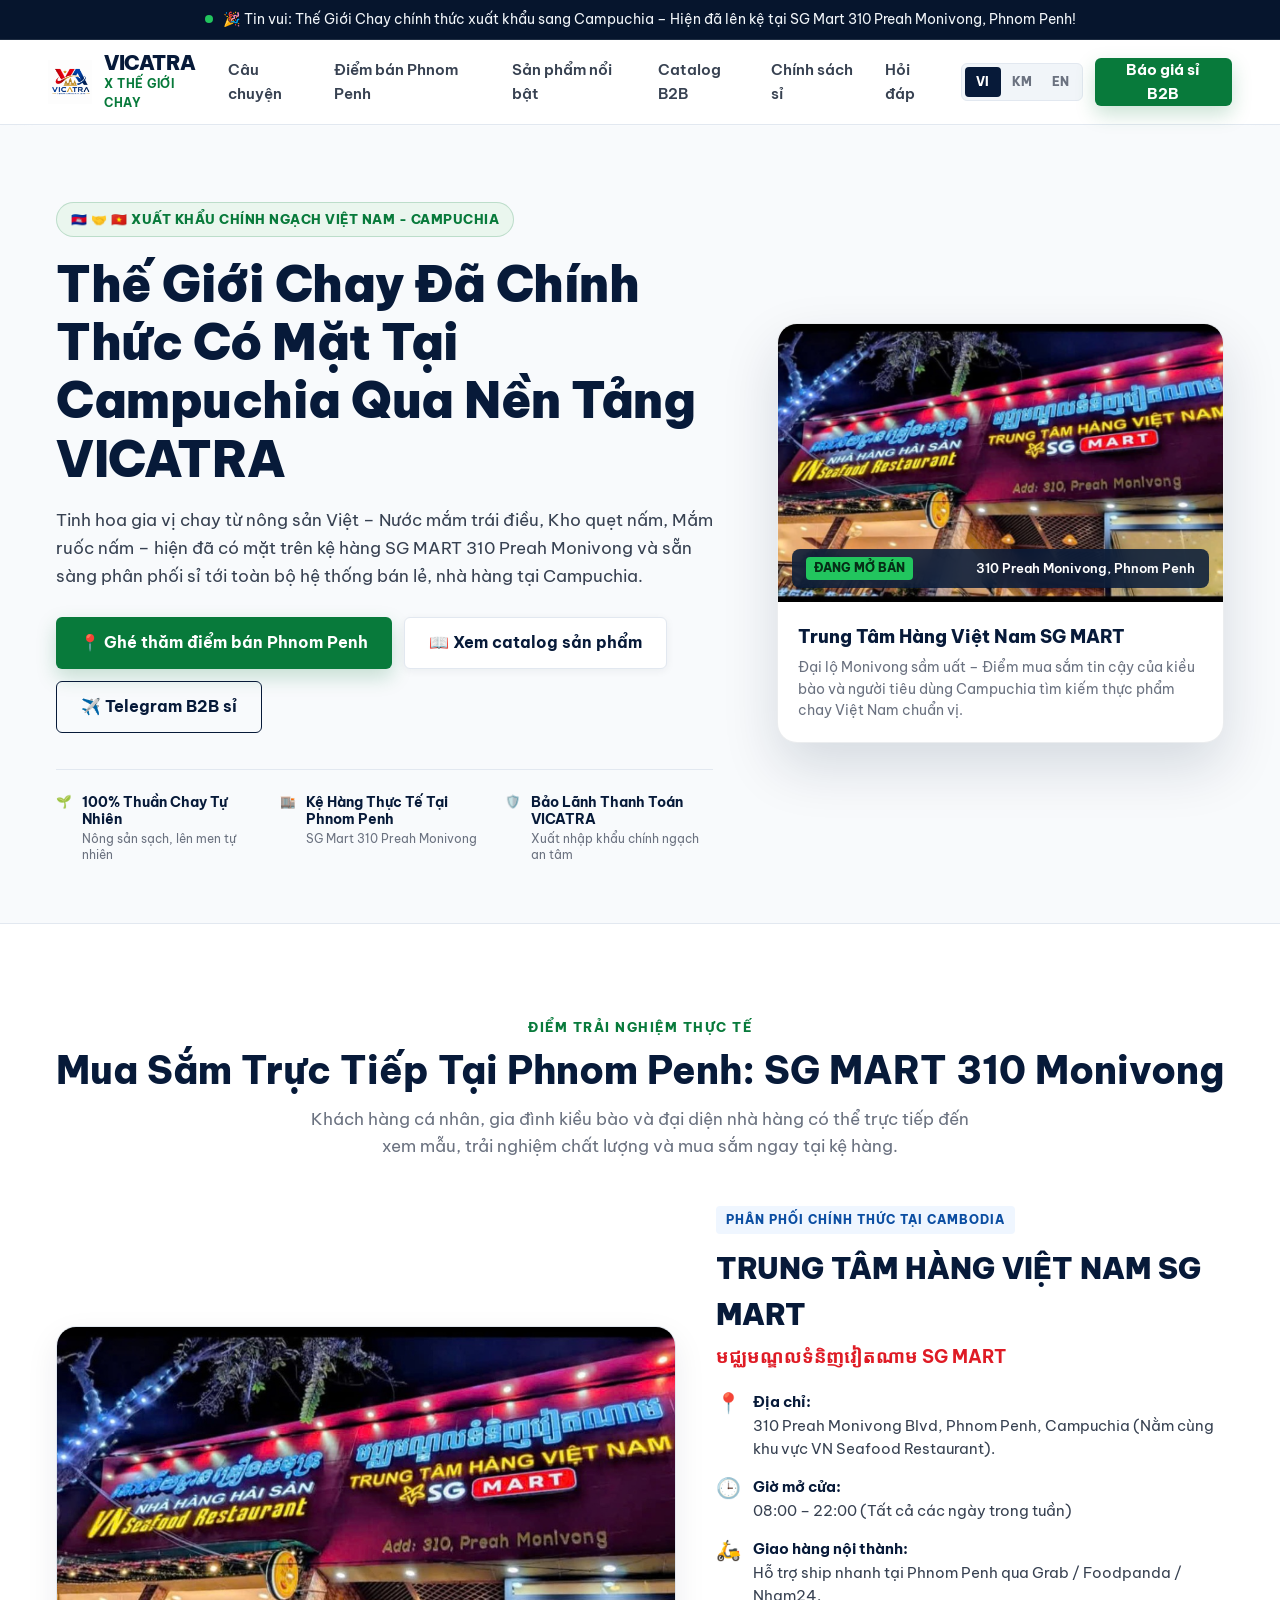
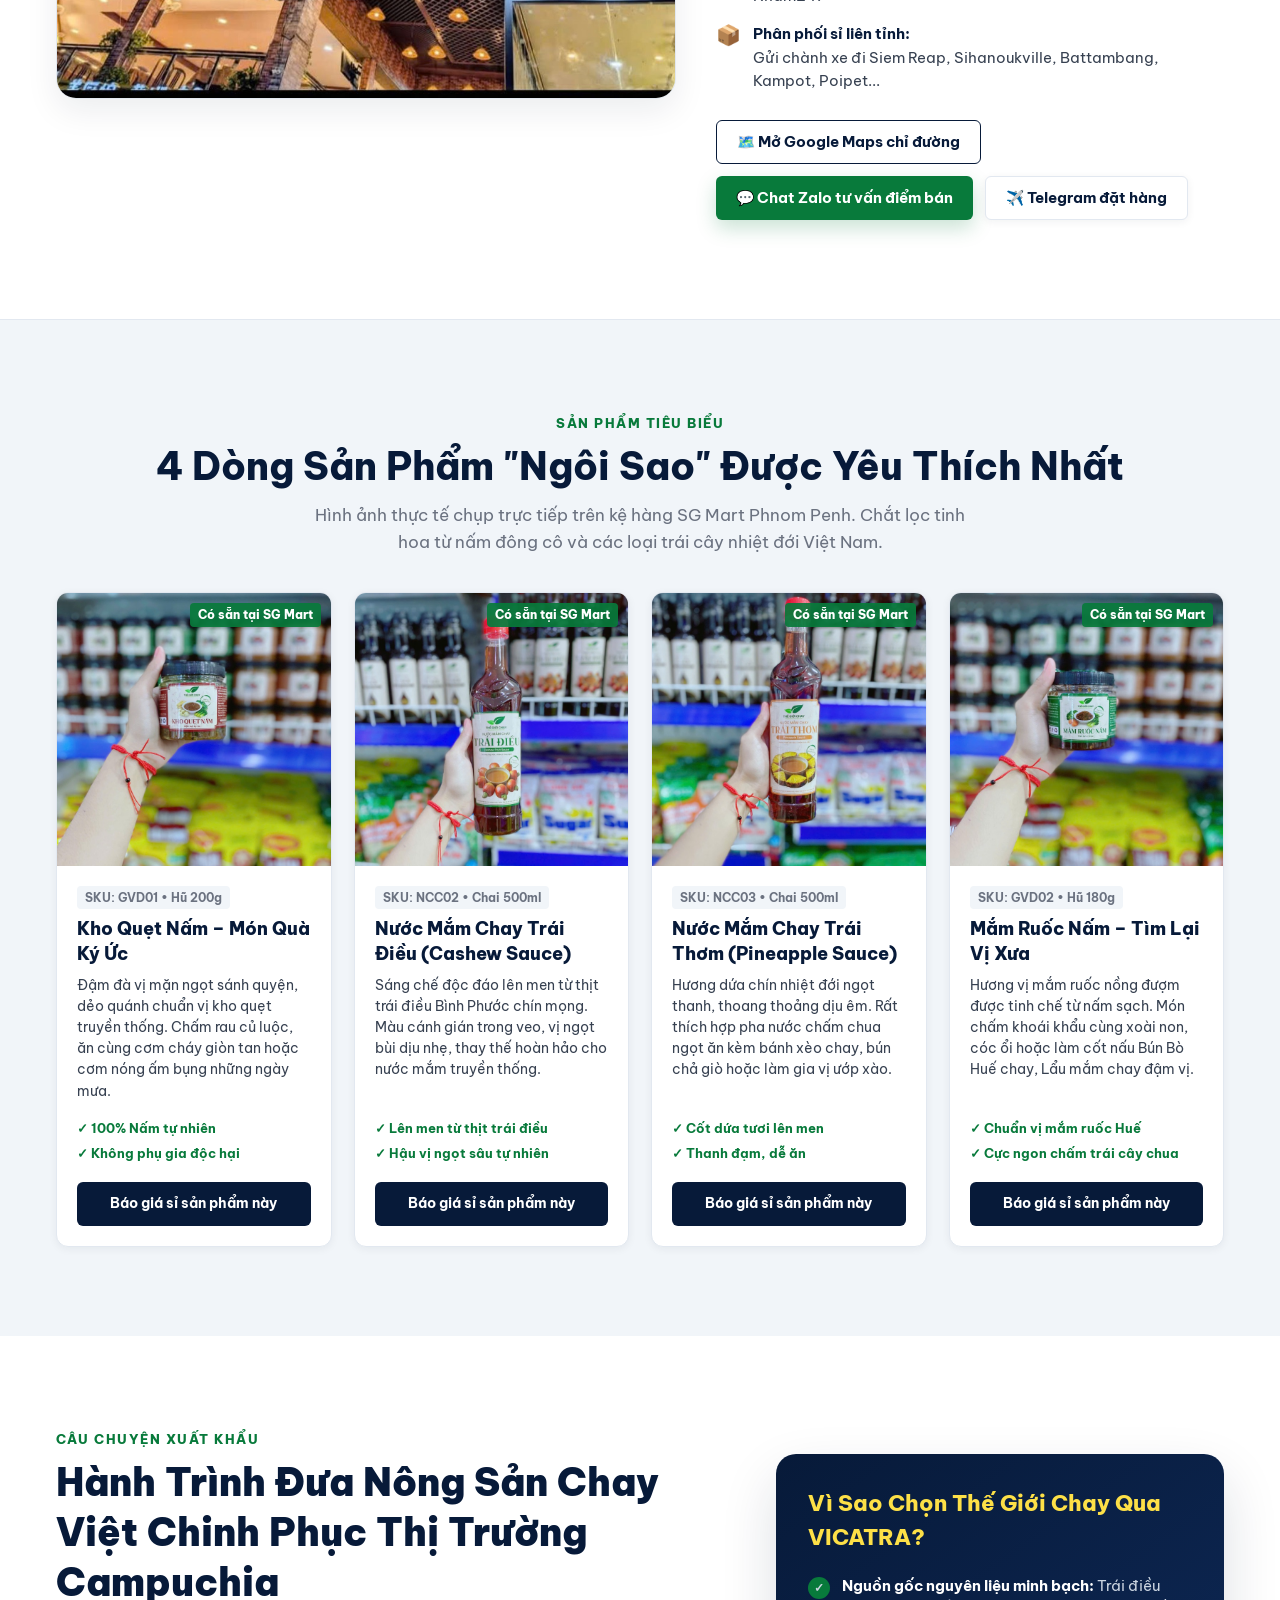
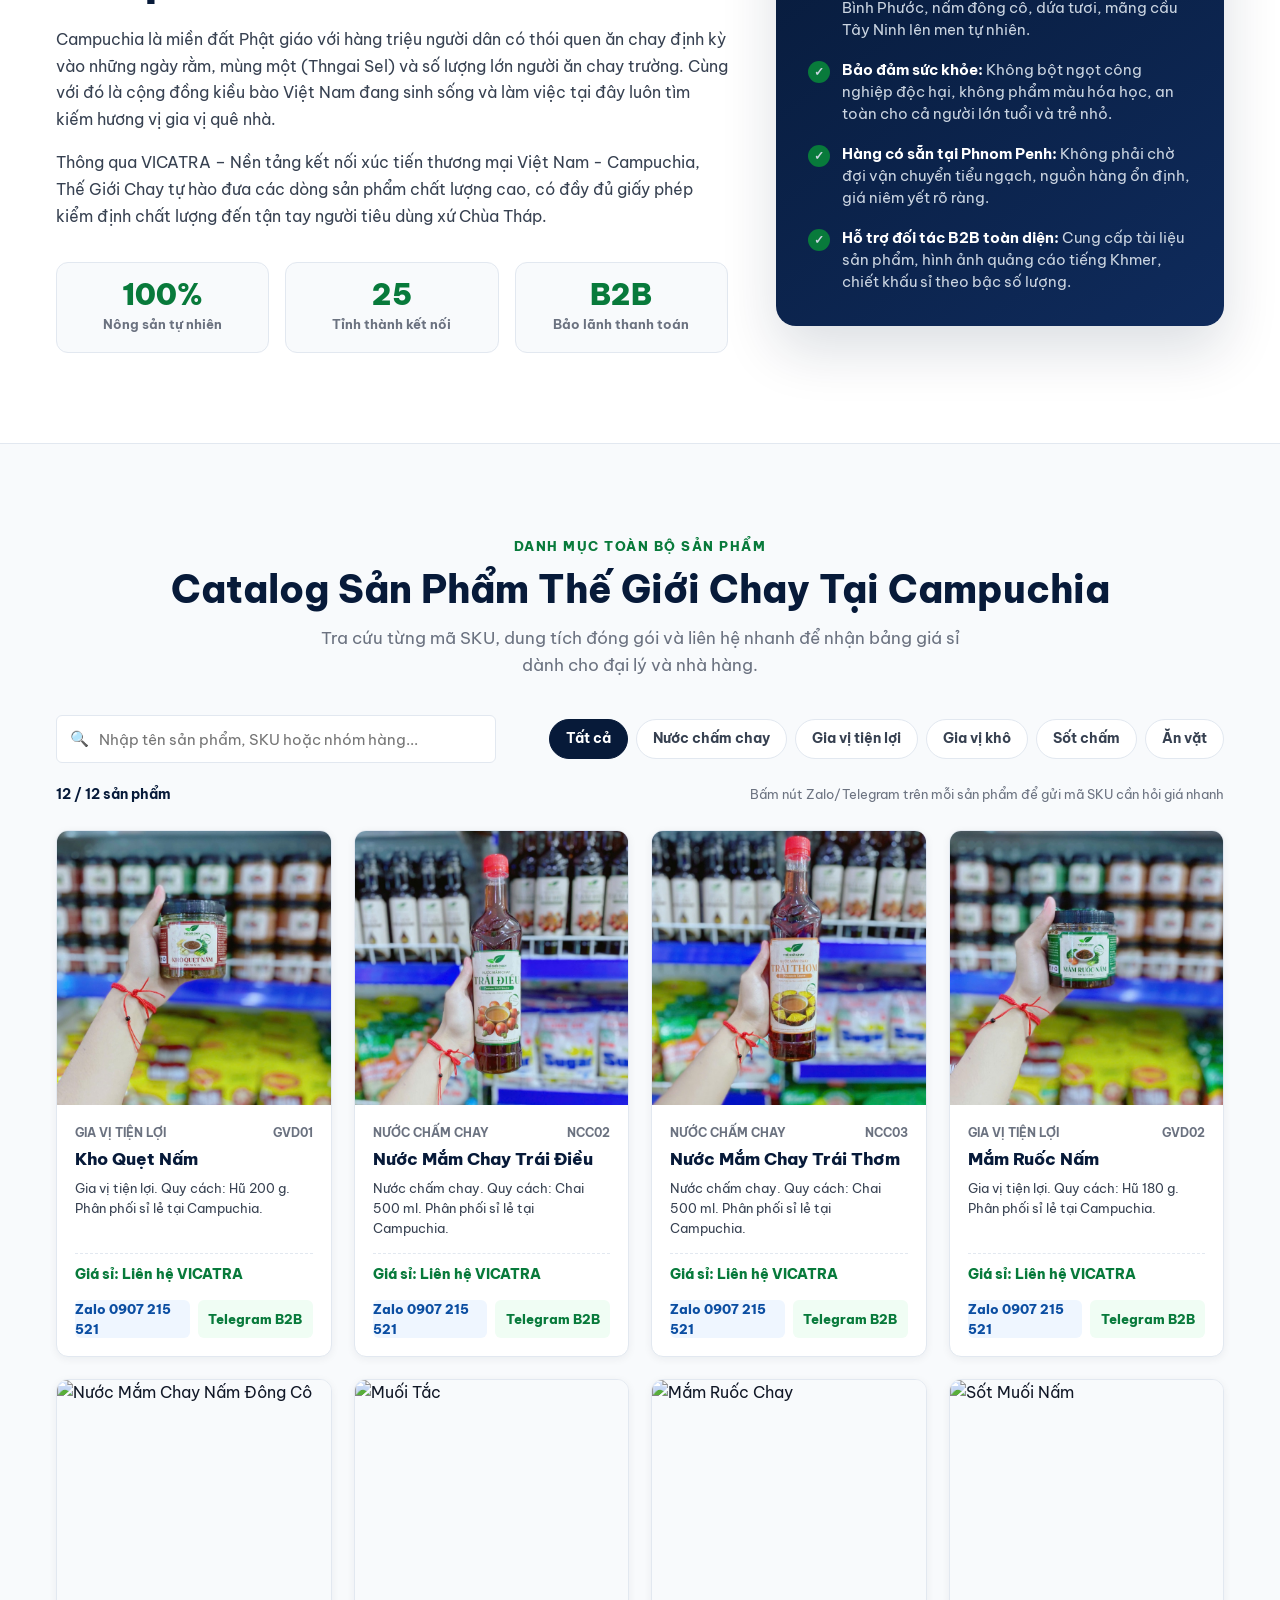
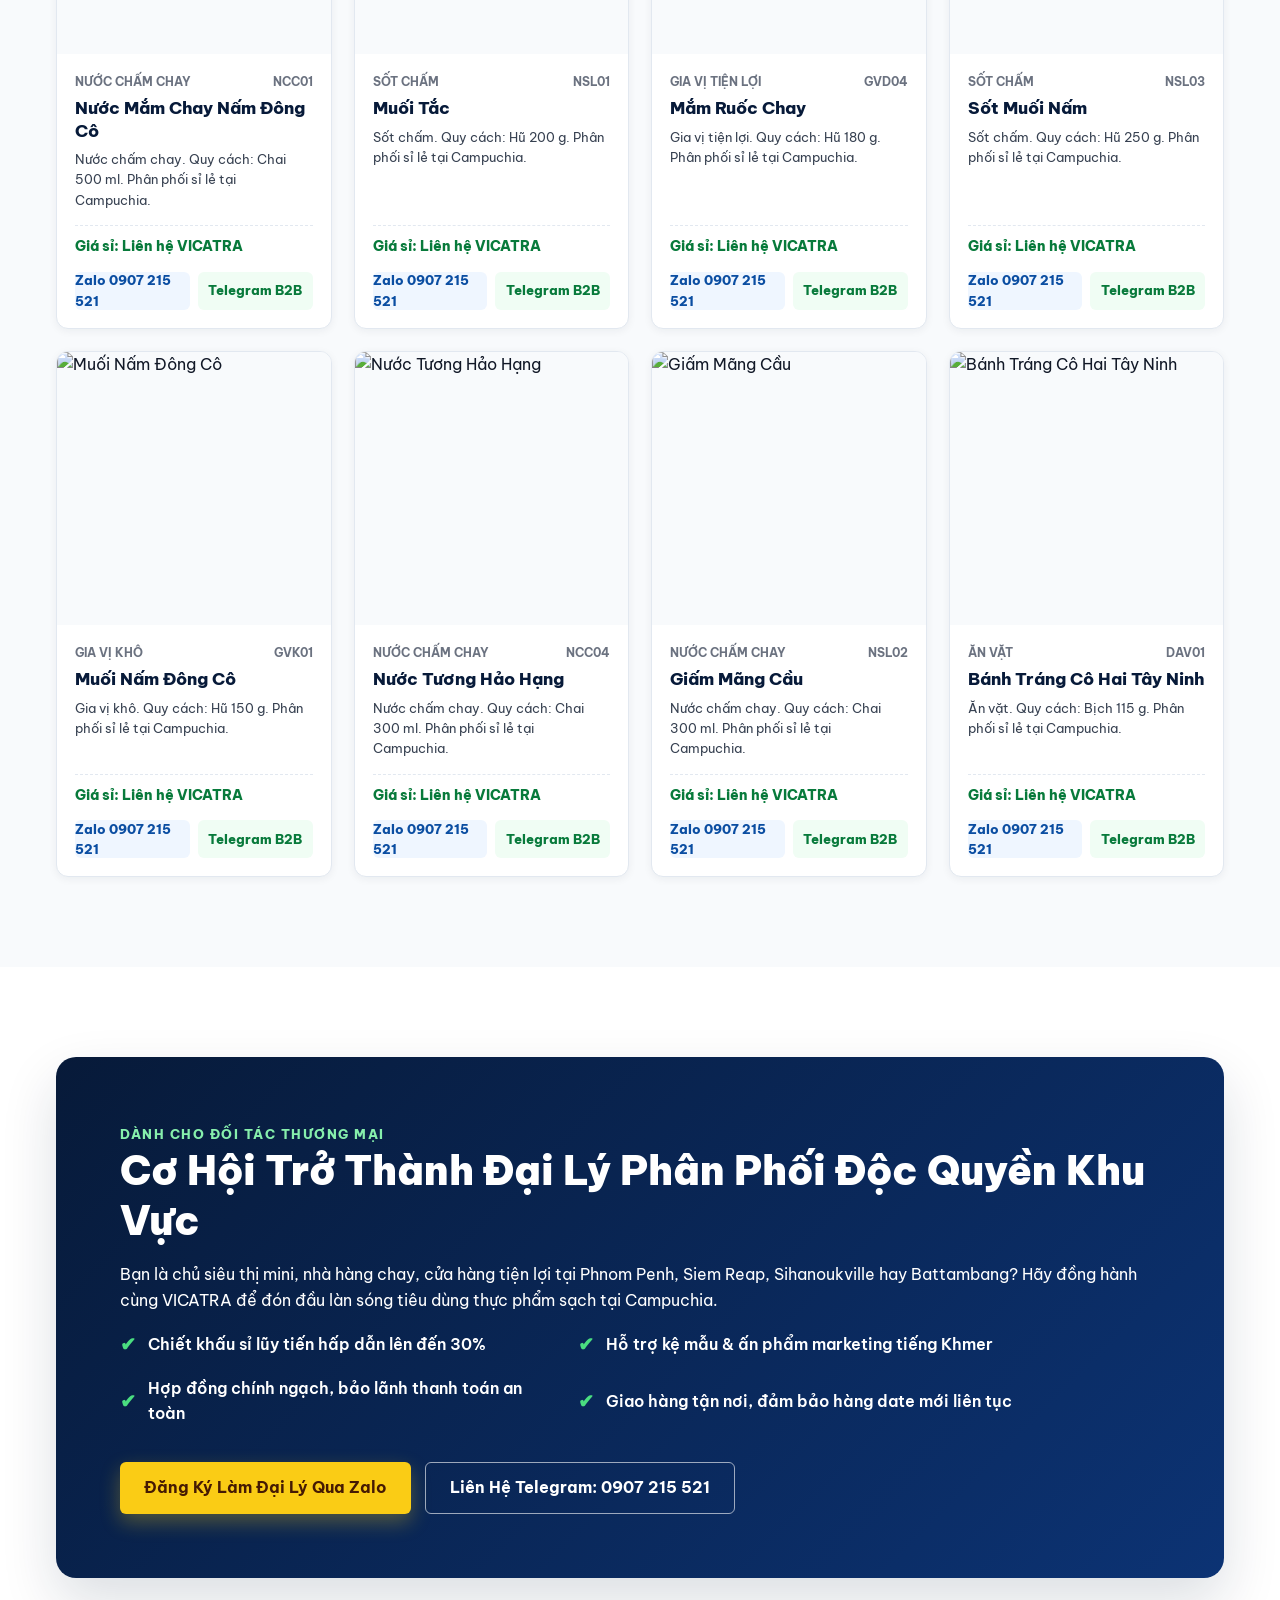
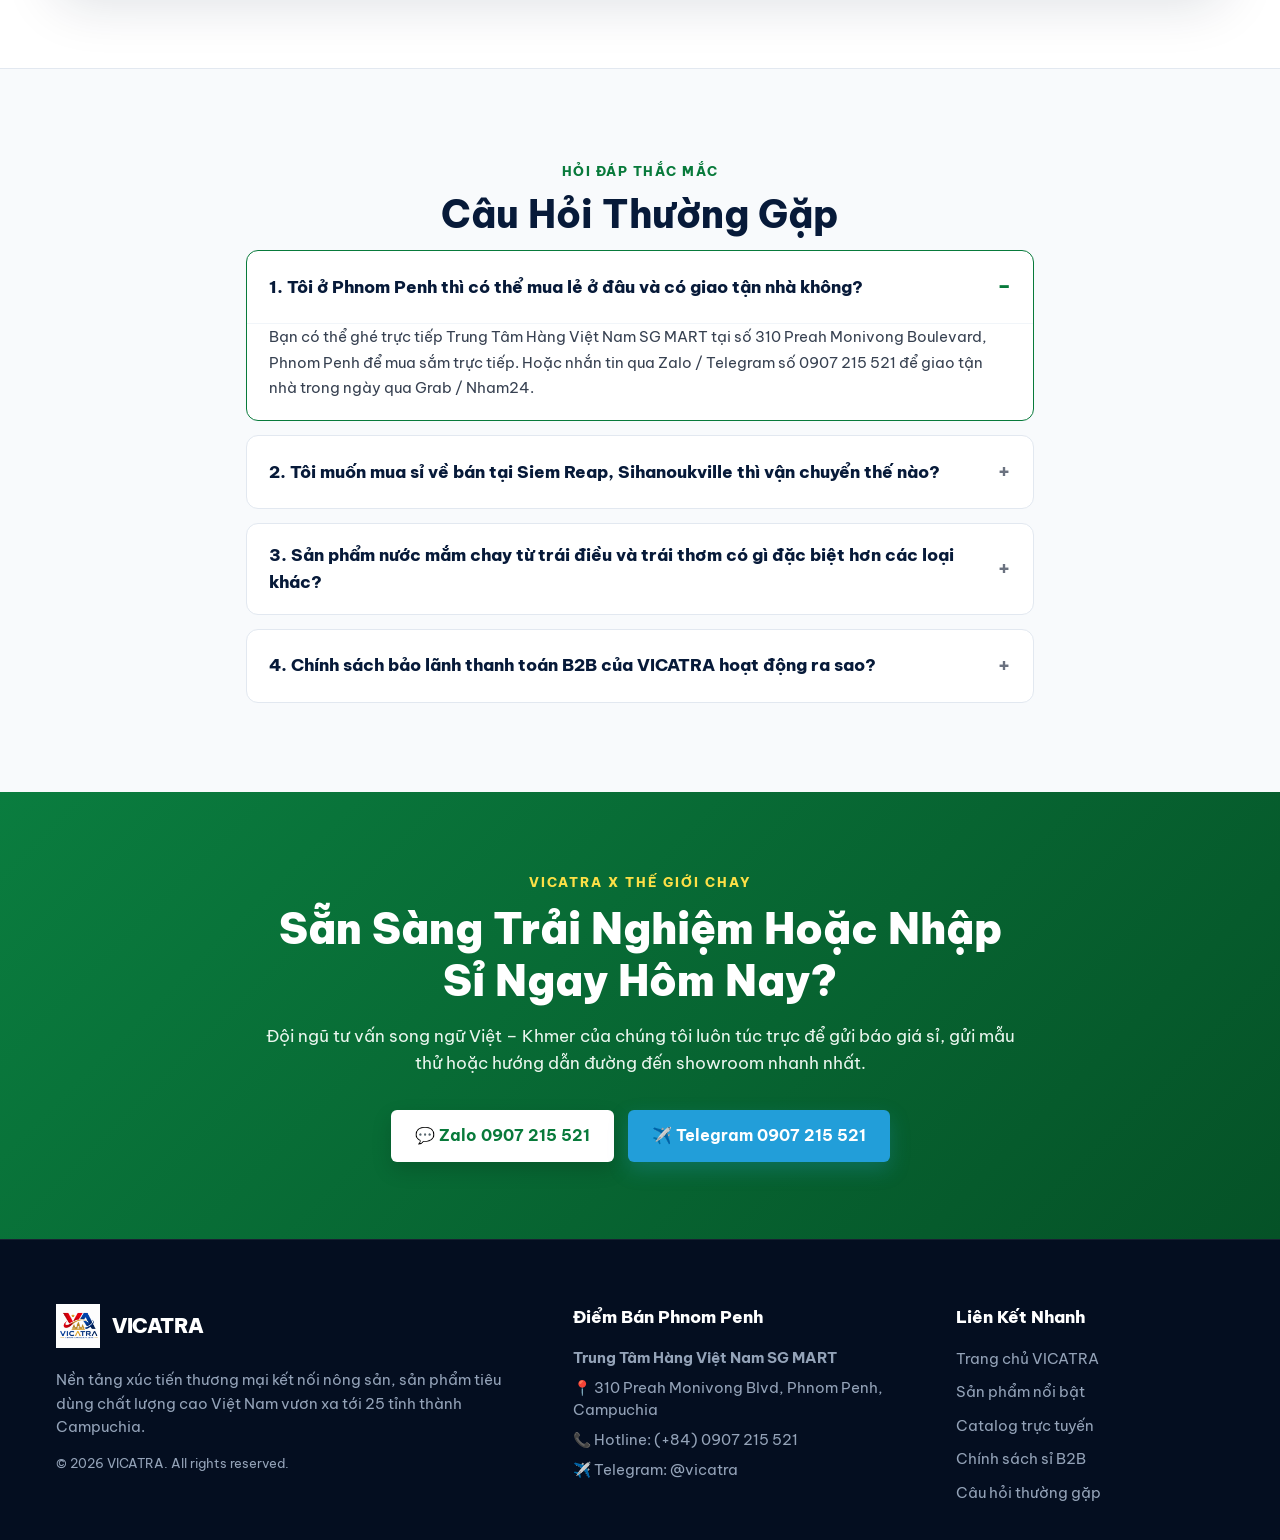
==== commit 936ce4ca: "feat(seo-geo): embed Google Maps 310 Monivong location link and update local schema" ====
--- a/the-gioi-chay.html
+++ b/the-gioi-chay.html
@@ -13,7 +13,18 @@
       content="Thế Giới Chay xuất khẩu Campuchia, Thế Giới Chay Cambodia, VICATRA, SG Mart 310 Monivong, đồ chay Việt Nam tại Campuchia, kho quẹt nấm, nước mắm chay trái điều, mắm ruốc nấm, អាហារបួស ភ្នំពេញ, vegan phnom penh, vegetarian food cambodia"
     />
     <meta name="robots" content="index, follow, max-image-preview:large, max-snippet:-1, max-video-preview:-1" />
+    <!-- Canonical & Multilingual SEO (Hreflang) -->
     <link rel="canonical" href="https://vicatra.com/the-gioi-chay" />
+    <link rel="alternate" hreflang="x-default" href="https://vicatra.com/the-gioi-chay" />
+    <link rel="alternate" hreflang="vi" href="https://vicatra.com/the-gioi-chay" />
+    <link rel="alternate" hreflang="km" href="https://vicatra.com/the-gioi-chay" />
+    <link rel="alternate" hreflang="en" href="https://vicatra.com/the-gioi-chay" />
+
+    <!-- Geo Meta Tags for Local SEO & GEO (Phnom Penh, Cambodia) -->
+    <meta name="geo.region" content="KH-12;VN-SG" />
+    <meta name="geo.placename" content="Phnom Penh; Ho Chi Minh City" />
+    <meta name="geo.position" content="11.5564;104.9128" />
+    <meta name="ICBM" content="11.5564, 104.9128" />
 
     <!-- Open Graph / Facebook -->
     <meta property="og:type" content="website" />
@@ -25,9 +36,17 @@
       content="Gia vị chay thuần khiết từ nông sản Việt đã cập bến Phnom Penh. Điểm bán lẻ & trải nghiệm tại SG Mart 310 Preah Monivong. Báo giá sỉ nhà hàng & đại lý toàn Campuchia."
     />
     <meta property="og:image" content="https://vicatra.com/assets/the-gioi-chay/sg-mart-310-monivong.jpg" />
+    <meta property="og:image:width" content="1200" />
+    <meta property="og:image:height" content="630" />
     <meta property="og:locale" content="vi_VN" />
     <meta property="og:locale:alternate" content="km_KH" />
     <meta property="og:locale:alternate" content="en_US" />
+
+    <!-- Twitter Card for Social GEO -->
+    <meta name="twitter:card" content="summary_large_image" />
+    <meta name="twitter:title" content="Thế Giới Chay Xuất Khẩu Sang Campuchia Qua VICATRA" />
+    <meta name="twitter:description" content="Điểm bán trực tiếp tại SG Mart 310 Preah Monivong, Phnom Penh. Kho quẹt nấm, nước mắm chay trái điều, mắm ruốc nấm." />
+    <meta name="twitter:image" content="https://vicatra.com/assets/the-gioi-chay/sg-mart-310-monivong.jpg" />
 
     <!-- Favicon & Fonts -->
     <link rel="icon" type="image/png" sizes="32x32" href="assets/favicon-32.png" />
@@ -40,59 +59,173 @@
     />
     <link rel="stylesheet" href="the-gioi-chay.css" />
 
-    <!-- JSON-LD Structured Data for Local SEO & Rich Snippets -->
+    <!-- JSON-LD Structured Data for Advanced SEO, AEO (Perplexity/ChatGPT/Gemini) & GEO -->
     <script type="application/ld+json">
       {
         "@context": "https://schema.org",
         "@graph": [
           {
-            "@type": "WebSite",
-            "@id": "https://vicatra.com/#website",
+            "@type": "Organization",
+            "@id": "https://vicatra.com/#organization",
+            "name": "VICATRA",
+            "alternateName": [
+              "Vietnam Cambodia Trade Platform",
+              "Nền tảng Xúc tiến Thương mại Việt Nam Campuchia",
+              "VICATRA B2B Trade Platform"
+            ],
             "url": "https://vicatra.com/",
-            "name": "VICATRA Trade Platform"
+            "logo": "https://vicatra.com/assets/logo-vicatra.png",
+            "contactPoint": [
+              {
+                "@type": "ContactPoint",
+                "telephone": "+84-907-215-521",
+                "contactType": "sales",
+                "areaServed": ["VN", "KH"],
+                "availableLanguage": ["Vietnamese", "Khmer", "English"]
+              }
+            ]
           },
           {
-            "@type": "Store",
+            "@type": "Brand",
+            "@id": "https://vicatra.com/the-gioi-chay#brand",
+            "name": "Thế Giới Chay",
+            "alternateName": "The Gioi Chay Vietnam",
+            "description": "Thương hiệu thực phẩm và gia vị chay thủ công tự nhiên từ nông sản Việt Nam: Kho quẹt nấm, Nước mắm chay trái điều, Nước mắm chay trái thơm, Mắm ruốc nấm.",
+            "url": "https://vicatra.com/the-gioi-chay"
+          },
+          {
+            "@type": "GroceryStore",
             "@id": "https://vicatra.com/the-gioi-chay#sg-mart",
             "name": "Trung Tâm Hàng Việt Nam SG MART (មជ្ឈមណ្ឌលទំនិញវៀតណាម SG MART)",
-            "description": "Điểm trưng bày và phân phối chính thức các sản phẩm Thế Giới Chay xuất khẩu tại thủ đô Phnom Penh, Campuchia.",
+            "alternateName": "SG MART Phnom Penh - The Gioi Chay Official Retail Point",
+            "description": "Điểm trưng bày, bán lẻ và phân phối thực tế các sản phẩm Thế Giới Chay tại trung tâm thủ đô Phnom Penh, Campuchia.",
             "image": "https://vicatra.com/assets/the-gioi-chay/sg-mart-310-monivong.jpg",
             "address": {
               "@type": "PostalAddress",
               "streetAddress": "310 Preah Monivong Blvd",
               "addressLocality": "Phnom Penh",
+              "addressRegion": "Phnom Penh",
               "addressCountry": "KH"
+            },
+            "geo": {
+              "@type": "GeoCoordinates",
+              "latitude": 11.5564,
+              "longitude": 104.9128
             },
             "telephone": "+84-907-215-521",
             "url": "https://vicatra.com/the-gioi-chay",
-            "priceRange": "$$"
+            "hasMap": "https://maps.app.goo.gl/WLZTFoj3zfs3B8iv9",
+            "sameAs": [
+              "https://maps.app.goo.gl/WLZTFoj3zfs3B8iv9"
+            ],
+            "priceRange": "$$",
+            "currenciesAccepted": "USD, KHR, VND",
+            "paymentAccepted": "Cash, Credit Card, Bakong KHQR, Bank Transfer",
+            "openingHoursSpecification": [
+              {
+                "@type": "OpeningHoursSpecification",
+                "dayOfWeek": ["Monday", "Tuesday", "Wednesday", "Thursday", "Friday", "Saturday", "Sunday"],
+                "opens": "08:00",
+                "closes": "22:00"
+              }
+            ]
+          },
+          {
+            "@type": "ItemList",
+            "@id": "https://vicatra.com/the-gioi-chay#products-list",
+            "name": "Sản phẩm Thế Giới Chay xuất khẩu Campuchia",
+            "itemListElement": [
+              {
+                "@type": "Product",
+                "position": 1,
+                "name": "Kho Quẹt Nấm Thế Giới Chay",
+                "sku": "GVD01",
+                "image": "https://vicatra.com/assets/the-gioi-chay/kho-quet-nam.jpg",
+                "description": "Kho quẹt nấm cô đặc từ nấm tươi và gia vị truyền thống, dùng chấm rau củ luộc hoặc ăn kèm cơm cháy giòn rụm.",
+                "brand": { "@id": "https://vicatra.com/the-gioi-chay#brand" }
+              },
+              {
+                "@type": "Product",
+                "position": 2,
+                "name": "Nước Mắm Chay Trái Điều (Cashew Fruit Sauce)",
+                "sku": "NCC02",
+                "image": "https://vicatra.com/assets/the-gioi-chay/nuoc-mam-chay-trai-dieu.jpg",
+                "description": "Nước mắm chay lên men từ thịt trái điều Bình Phước chín mọng, vị ngọt bùi thanh dịu tự nhiên.",
+                "brand": { "@id": "https://vicatra.com/the-gioi-chay#brand" }
+              },
+              {
+                "@type": "Product",
+                "position": 3,
+                "name": "Nước Mắm Chay Trái Thơm (Pineapple Sauce)",
+                "sku": "NCC03",
+                "image": "https://vicatra.com/assets/the-gioi-chay/nuoc-mam-chay-trai-thom.jpg",
+                "description": "Nước mắm chay cốt dứa tươi lên men, vị ngọt thanh mát, chuyên dùng pha nước chấm bánh xèo chay hoặc ướp món kho.",
+                "brand": { "@id": "https://vicatra.com/the-gioi-chay#brand" }
+              },
+              {
+                "@type": "Product",
+                "position": 4,
+                "name": "Mắm Ruốc Nấm (Tìm lại vị xưa)",
+                "sku": "GVD02",
+                "image": "https://vicatra.com/assets/the-gioi-chay/mam-ruoc-nam.jpg",
+                "description": "Mắm ruốc nấm thơm nồng chuẩn vị xứ Huế làm từ chân nấm chọn lọc, chấm quả chua non và nấu Bún bò Huế chay.",
+                "brand": { "@id": "https://vicatra.com/the-gioi-chay#brand" }
+              }
+            ]
           },
           {
             "@type": "FAQPage",
+            "@id": "https://vicatra.com/the-gioi-chay#faq",
             "mainEntity": [
               {
                 "@type": "Question",
-                "name": "Mua sản phẩm Thế Giới Chay ở đâu tại Campuchia?",
+                "name": "Sản phẩm Thế Giới Chay đã có mặt tại Campuchia chưa và mua ở đâu tại Phnom Penh?",
                 "acceptedAnswer": {
                   "@type": "Answer",
-                  "text": "Bạn có thể ghé trực tiếp Trung Tâm Hàng Việt Nam SG MART tại số 310 Preah Monivong Boulevard, thủ đô Phnom Penh hoặc đặt giao hàng toàn Campuchia qua nền tảng VICATRA."
+                  "text": "Thế Giới Chay đã chính thức xuất khẩu và có mặt tại Campuchia thông qua nền tảng thương mại VICATRA. Khách hàng có thể đến mua sắm trực tiếp tại Trung Tâm Hàng Việt Nam SG MART, địa chỉ số 310 Preah Monivong Boulevard, Phnom Penh hoặc liên hệ hotline/Zalo/Telegram (+84) 0907 215 521 để giao hàng tận nơi."
                 }
               },
               {
                 "@type": "Question",
-                "name": "Nhà hàng, siêu thị mini tại Campuchia muốn nhập sỉ Thế Giới Chay thì làm thế nào?",
+                "name": "Nhà hàng chay hoặc đại lý tại Campuchia muốn nhập sỉ số lượng lớn Thế Giới Chay bằng cách nào?",
                 "acceptedAnswer": {
                   "@type": "Answer",
-                  "text": "Quý đối tác liên hệ trực tiếp với VICATRA qua Hotline/Zalo/Telegram (+84) 0907 215 521 để nhận catalog chi tiết và bảng báo giá sỉ xuất khẩu chính ngạch."
+                  "text": "VICATRA cung cấp chính sách phân phối sỉ chính ngạch với chiết khấu lên đến 30%, hợp đồng pháp lý đầy đủ và dịch vụ giao hàng liên tỉnh khắp 25 tỉnh thành Campuchia (Siem Reap, Sihanoukville, Battambang...). Liên hệ Zalo/Telegram 0907 215 521 để nhận báo giá sỉ B2B."
                 }
               },
               {
                 "@type": "Question",
-                "name": "Sản phẩm Thế Giới Chay gồm những món gì?",
+                "name": "Nước mắm chay trái điều và kho quẹt nấm có chứng nhận an toàn thực phẩm không?",
                 "acceptedAnswer": {
                   "@type": "Answer",
-                  "text": "Các mặt hàng nổi bật gồm: Kho quẹt nấm, Nước mắm chay trái điều, Nước mắm chay trái thơm, Mắm ruốc nấm, Nước tương hảo hạng, Giấm mãng cầu, Muối nấm đông cô và Bánh tráng Cô Hai Tây Ninh."
+                  "text": "100% sản phẩm Thế Giới Chay đạt tiêu chuẩn an toàn thực phẩm xuất khẩu, không chứa bột ngọt công nghiệp hay phẩm màu hóa học, được lên men tự nhiên từ trái điều, dứa tươi và nấm đông cô Việt Nam."
                 }
+              },
+              {
+                "@type": "Question",
+                "name": "អាហារបួស Thế Giới Chay មានលក់នៅភ្នំពេញនៅឯណា? (Thực phẩm chay Thế Giới Chay bán ở đâu tại Phnom Penh?)",
+                "acceptedAnswer": {
+                  "@type": "Answer",
+                  "text": "លោកអ្នកអាចទិញអាហារបួស Thế Giới Chay នៅមជ្ឈមណ្ឌលទំនិញវៀតណាម SG MART លេខ 310 មហាវិថីព្រះមុនីវង្ស រាជធានីភ្នំពេញ ឬទាក់ទង Telegram 0907 215 521 ដើម្បីដឹកជញ្ជូនដល់កន្លែង។"
+                }
+              }
+            ]
+          },
+          {
+            "@type": "BreadcrumbList",
+            "@id": "https://vicatra.com/the-gioi-chay#breadcrumb",
+            "itemListElement": [
+              {
+                "@type": "ListItem",
+                "position": 1,
+                "name": "VICATRA Home",
+                "item": "https://vicatra.com/"
+              },
+              {
+                "@type": "ListItem",
+                "position": 2,
+                "name": "Thế Giới Chay Cambodia",
+                "item": "https://vicatra.com/the-gioi-chay"
               }
             ]
           }
@@ -268,6 +401,9 @@
               </ul>
 
               <div class="store-actions">
+                <a class="button outline" href="https://maps.app.goo.gl/WLZTFoj3zfs3B8iv9" target="_blank" rel="noopener">
+                  🗺️ Mở Google Maps chỉ đường
+                </a>
                 <a class="button primary" href="https://zalo.me/0907215521" target="_blank" rel="noopener" data-i18n="storeContactZalo">
                   💬 Chat Zalo tư vấn điểm bán
                 </a>
